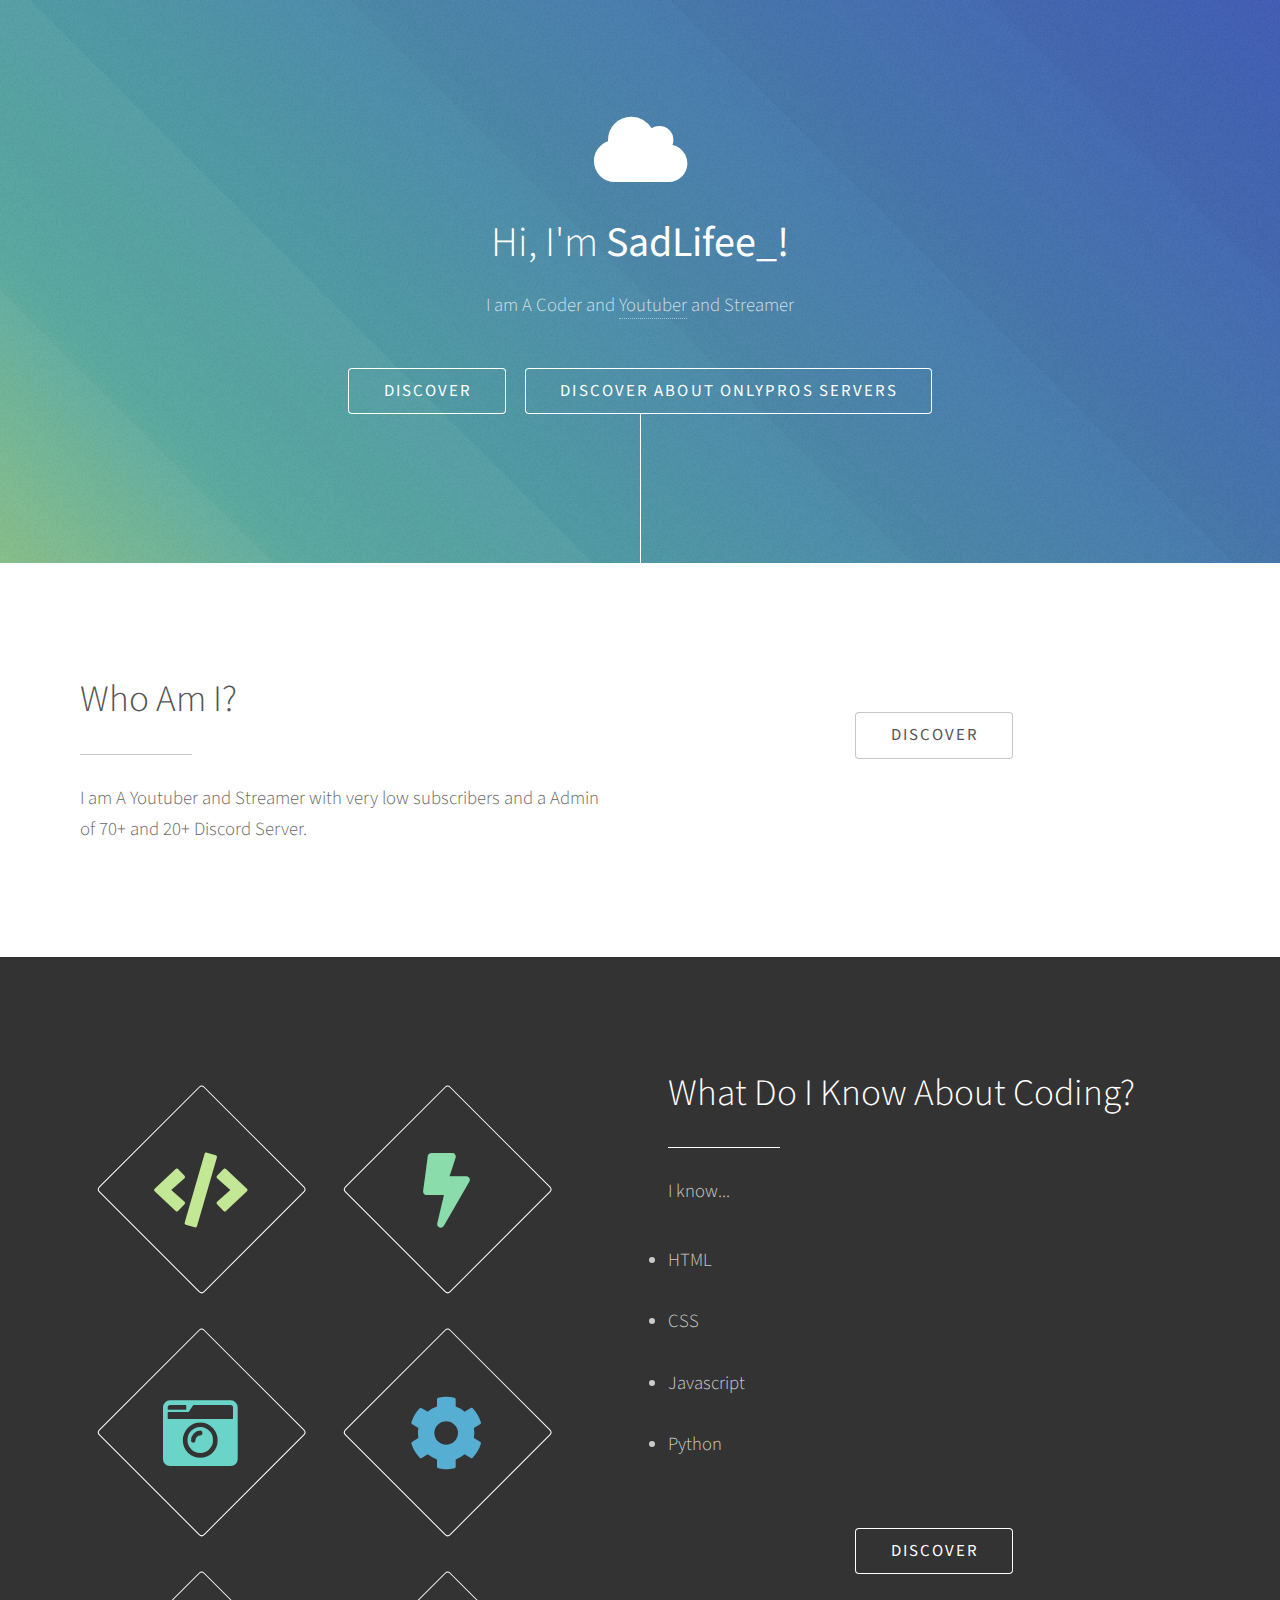
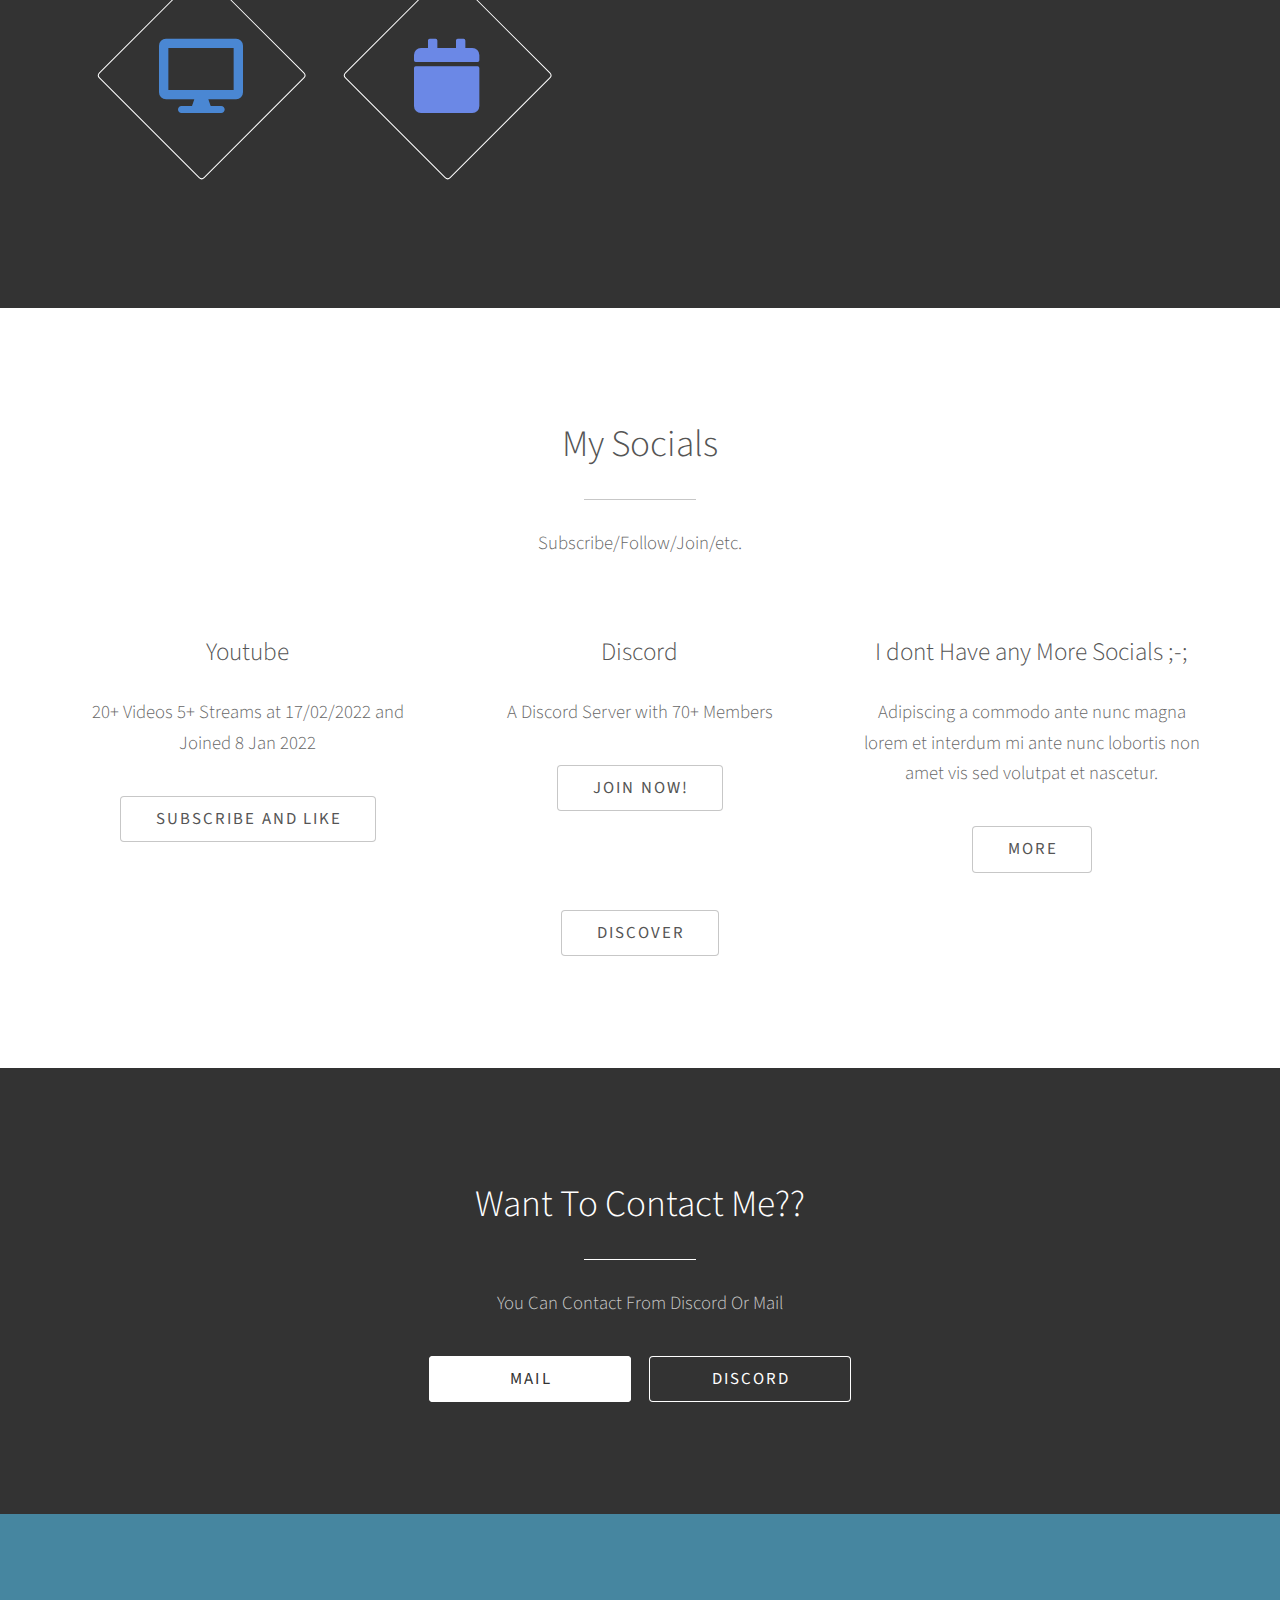
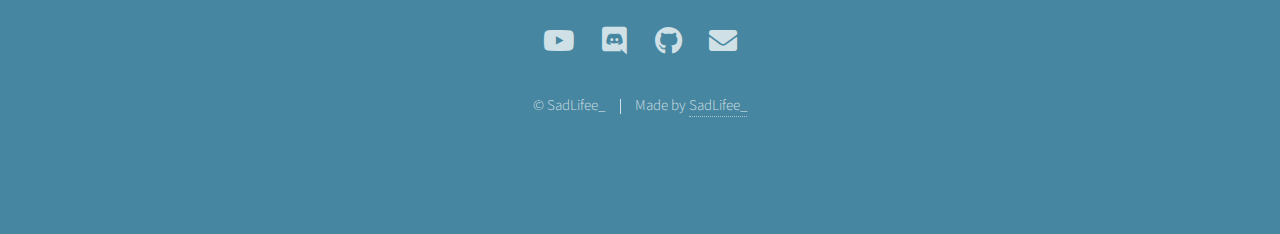
==== index.html @ 209e3c8f "Update index.html" ====
<!DOCTYPE HTML>
<html>
	<head>
		<title>SadLifee Website!</title>
		<meta charset="utf-8" />
		<meta name="viewport" content="width=device-width, initial-scale=1, user-scalable=no" />
		<link rel="stylesheet" href="assets/css/main.css" />
		<noscript><link rel="stylesheet" href="assets/css/noscript.css" /></noscript>
	</head>
	<body class="is-preload">

		<!-- Header -->
			<section id="header">
				<div class="inner">
					<span class="icon solid major fa-cloud"></span>
					<h1>Hi, I'm <strong>SadLifee_!</strong></h1>
					<p>I am A Coder and <a href="https://www.youtube.com/channel/UC4G5Sp6GOggx4oYn66XH55A">Youtuber</a> and Streamer</p>
					<ul class="actions special">
						<li><a href="#one" class="button scrolly">Discover</a></li>
						<li><a href="fun.html" class="button scrolly">Discover About OnlyPros Servers</a></li>
					</ul>
				</div>
			</section>

		<!-- One -->
			<section id="one" class="main style1">
				<div class="container">
					<div class="row gtr-150">
						<div class="col-6 col-12-medium">
							<header class="major">
								<h2>Who Am I?</h2>
							</header>
							<p>I am A Youtuber and Streamer with very low subscribers and a Admin of 70+ and 20+ Discord Server.</p>
						</div>
						<div class="col-6 col-12-medium imp-medium">
							<span class="image fit"><img src="images/pic01.jpg" alt="" /></span>
							<ul class="actions special">
								<li><a href="#two" class="button scrolly">Discover</a></li>
							</ul>
						</div>
					</div>
				</div>
			</section>

		<!-- Two -->
			<section id="two" class="main style2">
				<div class="container">
					<div class="row gtr-150">
						<div class="col-6 col-12-medium">
							<ul class="major-icons">
								<li><span class="icon solid style1 major fa-code"></span></li>
								<li><span class="icon solid style2 major fa-bolt"></span></li>
								<li><span class="icon solid style3 major fa-camera-retro"></span></li>
								<li><span class="icon solid style4 major fa-cog"></span></li>
								<li><span class="icon solid style5 major fa-desktop"></span></li>
								<li><span class="icon solid style6 major fa-calendar"></span></li>
							</ul>
						</div>
						<div class="col-6 col-12-medium">
							<header class="major">
								<h2>What Do I Know About Coding?</h2>
							</header>
							<p>I know...</p>
							<p><li>HTML</li></br><li>CSS</li></br><li>Javascript</li></br><li>Python</li></br></p>
								<ul class="actions special">
								<li><a href="#three" class="button scrolly">Discover</a></li>
							</ul>
						</div>
					</div>
				</div>
			</section>

		<!-- Three -->
			<section id="three" class="main style1 special">
				<div class="container">
					<header class="major">
						<h2>My Socials</h2>
					</header>
					<p>Subscribe/Follow/Join/etc.</p>
					<div class="row gtr-150">
						<div class="col-4 col-12-medium">
							<span class="image fit"><img src="images/pic02.jpg" alt="" /></span>
							<h3>Youtube</h3>
							<p>20+ Videos 5+ Streams at 17/02/2022 and Joined 8 Jan 2022</p>
							<ul class="actions special">
								<li><a href="https://www.youtube.com/channel/UC4G5Sp6GOggx4oYn66XH55A" class="button">Subscribe And Like</a></li>
							</ul>
						</div>
						<div class="col-4 col-12-medium">
							<span class="image fit"><img src="images/pic03.jpg" alt="" /></span>
							<h3>Discord</h3>
							<p>A Discord Server with 70+ Members</p>
							<ul class="actions special">
								<li><a href="http://discord.gg/Syf7sZpvCJ" class="button">Join Now!</a></li>
							</ul>
						</div>
						<div class="col-4 col-12-medium">
							<span class="image fit"><img src="images/pic04.jpg" alt="" /></span>
							<h3>I dont Have any More Socials ;-;</h3>
							<p>Adipiscing a commodo ante nunc magna lorem et interdum mi ante nunc lobortis non amet vis sed volutpat et nascetur.</p>
							<ul class="actions special">
								<li><a href="#" class="button">More</a></li>
							</ul>
						</div>
						<ul class="actions special">
							<li><a href="#four" class="button scrolly">Discover</a></li>
						</ul>
					</div>
				</div>
			</section>

		<!-- Four -->
			<section id="four" class="main style2 special">
				<div class="container">
					<header class="major">
						<h2>Want To Contact Me??</h2>
					</header>
					<p>You Can Contact From Discord Or Mail</p>
					<ul class="actions special">
						<li><a href="tommyxplayz@gmail.com" class="button wide primary">Mail</a></li>
						<li><a href="http://discord.gg/Syf7sZpvCJ" class="button wide">Discord</a></li>
					</ul>
				</div>
			</section>

		<!-- Five -->
		<!--
			<section id="five" class="main style1">
				<div class="container">
					<header class="major special">
						<h2>Elements</h2>
					</header>

					<section>
						<h4>Text</h4>
						<p>This is <b>bold</b> and this is <strong>strong</strong>. This is <i>italic</i> and this is <em>emphasized</em>.
						This is <sup>superscript</sup> text and this is <sub>subscript</sub> text.
						This is <u>underlined</u> and this is code: <code>for (;;) { ... }</code>. Finally, <a href="#">this is a link</a>.</p>
						<hr />
						<header>
							<h4>Heading with a Subtitle</h4>
							<p>Lorem ipsum dolor sit amet nullam id egestas urna aliquam</p>
						</header>
						<p>Nunc lacinia ante nunc ac lobortis. Interdum adipiscing gravida odio porttitor sem non mi integer non faucibus ornare mi ut ante amet placerat aliquet. Volutpat eu sed ante lacinia sapien lorem accumsan varius montes viverra nibh in adipiscing blandit tempus accumsan.</p>
						<header>
							<h5>Heading with a Subtitle</h5>
							<p>Lorem ipsum dolor sit amet nullam id egestas urna aliquam</p>
						</header>
						<p>Nunc lacinia ante nunc ac lobortis. Interdum adipiscing gravida odio porttitor sem non mi integer non faucibus ornare mi ut ante amet placerat aliquet. Volutpat eu sed ante lacinia sapien lorem accumsan varius montes viverra nibh in adipiscing blandit tempus accumsan.</p>
						<hr />
						<h2>Heading Level 2</h2>
						<h3>Heading Level 3</h3>
						<h4>Heading Level 4</h4>
						<h5>Heading Level 5</h5>
						<h6>Heading Level 6</h6>
						<hr />
						<h5>Blockquote</h5>
						<blockquote>Fringilla nisl. Donec accumsan interdum nisi, quis tincidunt felis sagittis eget tempus euismod. Vestibulum ante ipsum primis in faucibus vestibulum. Blandit adipiscing eu felis iaculis volutpat ac adipiscing accumsan faucibus. Vestibulum ante ipsum primis in faucibus lorem ipsum dolor sit amet nullam adipiscing eu felis.</blockquote>
						<h5>Preformatted</h5>
						<pre><code>i = 0;

while (!deck.isInOrder()) {
print 'Iteration ' + i;
deck.shuffle();
i++;
}

print 'It took ' + i + ' iterations to sort the deck.';</code></pre>
					</section>

					<section>
						<h4>Lists</h4>
						<div class="row">
							<div class="col-6 col-12-medium">
								<h5>Unordered</h5>
								<ul>
									<li>Dolor pulvinar etiam.</li>
									<li>Sagittis adipiscing.</li>
									<li>Felis enim feugiat.</li>
								</ul>
								<h5>Alternate</h5>
								<ul class="alt">
									<li>Dolor pulvinar etiam.</li>
									<li>Sagittis adipiscing.</li>
									<li>Felis enim feugiat.</li>
								</ul>
							</div>
							<div class="col-6 col-12-medium">
								<h5>Ordered</h5>
								<ol>
									<li>Dolor pulvinar etiam.</li>
									<li>Etiam vel felis viverra.</li>
									<li>Felis enim feugiat.</li>
									<li>Dolor pulvinar etiam.</li>
									<li>Etiam vel felis lorem.</li>
									<li>Felis enim et feugiat.</li>
								</ol>
								<h5>Icons</h5>
								<ul class="icons">
									<li><a href="#" class="icon brands fa-twitter"><span class="label">Twitter</span></a></li>
									<li><a href="#" class="icon brands fa-facebook-f"><span class="label">Facebook</span></a></li>
									<li><a href="#" class="icon brands fa-instagram"><span class="label">Instagram</span></a></li>
									<li><a href="#" class="icon brands fa-github"><span class="label">Github</span></a></li>
								</ul>
							</div>
						</div>
						<h5>Actions</h5>
						<div class="row">
							<div class="col-6 col-12-medium">
								<ul class="actions">
									<li><a href="#" class="button primary">Default</a></li>
									<li><a href="#" class="button">Default</a></li>
								</ul>
								<ul class="actions small">
									<li><a href="#" class="button primary small">Small</a></li>
									<li><a href="#" class="button small">Small</a></li>
								</ul>
								<ul class="actions stacked">
									<li><a href="#" class="button primary">Default</a></li>
									<li><a href="#" class="button">Default</a></li>
								</ul>
								<ul class="actions stacked">
									<li><a href="#" class="button primary small">Small</a></li>
									<li><a href="#" class="button small">Small</a></li>
								</ul>
							</div>
							<div class="col-6 col-12-medium">
								<ul class="actions stacked">
									<li><a href="#" class="button primary fit">Default</a></li>
									<li><a href="#" class="button fit">Default</a></li>
								</ul>
								<ul class="actions stacked">
									<li><a href="#" class="button primary small fit">Small</a></li>
									<li><a href="#" class="button small fit">Small</a></li>
								</ul>
							</div>
						</div>
					</section>

					<section>
						<h4>Table</h4>
						<h5>Default</h5>
						<div class="table-wrapper">
							<table>
								<thead>
									<tr>
										<th>Name</th>
										<th>Description</th>
										<th>Price</th>
									</tr>
								</thead>
								<tbody>
									<tr>
										<td>Item One</td>
										<td>Ante turpis integer aliquet porttitor.</td>
										<td>29.99</td>
									</tr>
									<tr>
										<td>Item Two</td>
										<td>Vis ac commodo adipiscing arcu aliquet.</td>
										<td>19.99</td>
									</tr>
									<tr>
										<td>Item Three</td>
										<td> Morbi faucibus arcu accumsan lorem.</td>
										<td>29.99</td>
									</tr>
									<tr>
										<td>Item Four</td>
										<td>Vitae integer tempus condimentum.</td>
										<td>19.99</td>
									</tr>
									<tr>
										<td>Item Five</td>
										<td>Ante turpis integer aliquet porttitor.</td>
										<td>29.99</td>
									</tr>
								</tbody>
								<tfoot>
									<tr>
										<td colspan="2"></td>
										<td>100.00</td>
									</tr>
								</tfoot>
							</table>
						</div>

						<h5>Alternate</h5>
						<div class="table-wrapper">
							<table class="alt">
								<thead>
									<tr>
										<th>Name</th>
										<th>Description</th>
										<th>Price</th>
									</tr>
								</thead>
								<tbody>
									<tr>
										<td>Item One</td>
										<td>Ante turpis integer aliquet porttitor.</td>
										<td>29.99</td>
									</tr>
									<tr>
										<td>Item Two</td>
										<td>Vis ac commodo adipiscing arcu aliquet.</td>
										<td>19.99</td>
									</tr>
									<tr>
										<td>Item Three</td>
										<td> Morbi faucibus arcu accumsan lorem.</td>
										<td>29.99</td>
									</tr>
									<tr>
										<td>Item Four</td>
										<td>Vitae integer tempus condimentum.</td>
										<td>19.99</td>
									</tr>
									<tr>
										<td>Item Five</td>
										<td>Ante turpis integer aliquet porttitor.</td>
										<td>29.99</td>
									</tr>
								</tbody>
								<tfoot>
									<tr>
										<td colspan="2"></td>
										<td>100.00</td>
									</tr>
								</tfoot>
							</table>
						</div>
					</section>

					<section>
						<h4>Buttons</h4>
						<ul class="actions">
							<li><a href="#" class="button primary">Primary</a></li>
							<li><a href="#" class="button">Default</a></li>
						</ul>
						<ul class="actions">
							<li><a href="#" class="button large">Large</a></li>
							<li><a href="#" class="button">Default</a></li>
							<li><a href="#" class="button small">Small</a></li>
						</ul>
						<ul class="actions fit">
							<li><a href="#" class="button fit">Fit</a></li>
							<li><a href="#" class="button primary fit">Fit</a></li>
							<li><a href="#" class="button fit">Fit</a></li>
						</ul>
						<ul class="actions fit small">
							<li><a href="#" class="button primary fit small">Fit + Small</a></li>
							<li><a href="#" class="button fit small">Fit + Small</a></li>
							<li><a href="#" class="button primary fit small">Fit + Small</a></li>
						</ul>
						<ul class="actions">
							<li><a href="#" class="button primary icon solid fa-download">Icon</a></li>
							<li><a href="#" class="button icon solid fa-download">Icon</a></li>
						</ul>
						<ul class="actions">
							<li><span class="button primary disabled">Disabled</span></li>
							<li><span class="button disabled">Disabled</span></li>
						</ul>
					</section>

					<section>
						<h4>Form</h4>
						<form method="post" action="#">
							<div class="row gtr-uniform gtr-50">
								<div class="col-6 col-12-xsmall">
									<input type="text" name="demo-name" id="demo-name" value="" placeholder="Name" />
								</div>
								<div class="col-6 col-12-xsmall">
									<input type="email" name="demo-email" id="demo-email" value="" placeholder="Email" />
								</div>
								<div class="col-12">
									<select name="demo-category" id="demo-category">
										<option value="">- Category -</option>
										<option value="1">Manufacturing</option>
										<option value="1">Shipping</option>
										<option value="1">Administration</option>
										<option value="1">Human Resources</option>
									</select>
								</div>
								<div class="col-4 col-12-small">
									<input type="radio" id="demo-priority-low" name="demo-priority" checked>
									<label for="demo-priority-low">Low</label>
								</div>
								<div class="col-4 col-12-small">
									<input type="radio" id="demo-priority-normal" name="demo-priority">
									<label for="demo-priority-normal">Normal</label>
								</div>
								<div class="col-4 col-12-small">
									<input type="radio" id="demo-priority-high" name="demo-priority">
									<label for="demo-priority-high">High</label>
								</div>
								<div class="col-6 col-12-small">
									<input type="checkbox" id="demo-copy" name="demo-copy">
									<label for="demo-copy">Email me a copy</label>
								</div>
								<div class="col-6 col-12-small">
									<input type="checkbox" id="demo-human" name="demo-human" checked>
									<label for="demo-human">Not a robot</label>
								</div>
								<div class="col-12">
									<textarea name="demo-message" id="demo-message" placeholder="Enter your message" rows="6"></textarea>
								</div>
								<div class="col-12">
									<ul class="actions">
										<li><input type="submit" value="Send Message" class="primary" /></li>
										<li><input type="reset" value="Reset" /></li>
									</ul>
								</div>
							</div>
						</form>
					</section>

					<section>
						<h4>Image</h4>
						<h5>Fit</h5>
						<div class="box alt">
							<div class="row gtr-uniform gtr-50">
								<div class="col-12"><span class="image fit"><img src="images/pic06.jpg" alt="" /></span></div>
								<div class="col-4"><span class="image fit"><img src="images/pic02.jpg" alt="" /></span></div>
								<div class="col-4"><span class="image fit"><img src="images/pic03.jpg" alt="" /></span></div>
								<div class="col-4"><span class="image fit"><img src="images/pic04.jpg" alt="" /></span></div>
								<div class="col-4"><span class="image fit"><img src="images/pic03.jpg" alt="" /></span></div>
								<div class="col-4"><span class="image fit"><img src="images/pic04.jpg" alt="" /></span></div>
								<div class="col-4"><span class="image fit"><img src="images/pic02.jpg" alt="" /></span></div>
								<div class="col-4"><span class="image fit"><img src="images/pic04.jpg" alt="" /></span></div>
								<div class="col-4"><span class="image fit"><img src="images/pic02.jpg" alt="" /></span></div>
								<div class="col-4"><span class="image fit"><img src="images/pic03.jpg" alt="" /></span></div>
							</div>
						</div>
						<h5>Left &amp; Right</h5>
						<p><span class="image left"><img src="images/pic05.jpg" alt="" /></span>Fringilla nisl. Donec accumsan interdum nisi, quis tincidunt felis sagittis eget. tempus euismod. Vestibulum ante ipsum primis in faucibus vestibulum. Blandit adipiscing eu felis iaculis volutpat ac adipiscing accumsan eu faucibus. Integer ac pellentesque praesent tincidunt felis sagittis eget. tempus euismod. Vestibulum ante ipsum primis in faucibus vestibulum. Blandit adipiscing eu felis iaculis volutpat ac adipiscing accumsan eu faucibus. Integer ac pellentesque praesent. Donec accumsan interdum nisi, quis tincidunt felis sagittis eget. tempus euismod. Vestibulum ante ipsum primis in faucibus vestibulum. Blandit adipiscing eu felis iaculis volutpat ac adipiscing accumsan eu faucibus. Integer ac pellentesque praesent tincidunt felis sagittis eget. tempus euismod. Vestibulum ante ipsum primis in faucibus vestibulum. Blandit adipiscing eu felis iaculis volutpat ac adipiscing accumsan eu faucibus. Integer ac pellentesque praesent. Blandit adipiscing eu felis iaculis volutpat ac adipiscing accumsan eu faucibus. Integer ac pellentesque praesent tincidunt felis sagittis eget. tempus euismod. Vestibulum ante ipsum primis in faucibus vestibulum. Blandit adipiscing eu felis iaculis volutpat ac adipiscing accumsan eu faucibus. Integer ac pellentesque praesent.</p>
						<p><span class="image right"><img src="images/pic05.jpg" alt="" /></span>Fringilla nisl. Donec accumsan interdum nisi, quis tincidunt felis sagittis eget. tempus euismod. Vestibulum ante ipsum primis in faucibus vestibulum. Blandit adipiscing eu felis iaculis volutpat ac adipiscing accumsan eu faucibus. Integer ac pellentesque praesent tincidunt felis sagittis eget. tempus euismod. Vestibulum ante ipsum primis in faucibus vestibulum. Blandit adipiscing eu felis iaculis volutpat ac adipiscing accumsan eu faucibus. Integer ac pellentesque praesent. Donec accumsan interdum nisi, quis tincidunt felis sagittis eget. tempus euismod. Vestibulum ante ipsum primis in faucibus vestibulum. Blandit adipiscing eu felis iaculis volutpat ac adipiscing accumsan eu faucibus. Integer ac pellentesque praesent tincidunt felis sagittis eget. tempus euismod. Vestibulum ante ipsum primis in faucibus vestibulum. Blandit adipiscing eu felis iaculis volutpat ac adipiscing accumsan eu faucibus. Integer ac pellentesque praesent. Blandit adipiscing eu felis iaculis volutpat ac adipiscing accumsan eu faucibus. Integer ac pellentesque praesent tincidunt felis sagittis eget. tempus euismod. Vestibulum ante ipsum primis in faucibus vestibulum. Blandit adipiscing eu felis iaculis volutpat ac adipiscing accumsan eu faucibus. Integer ac pellentesque praesent.</p>
					</section>

				</div>
			</section>
		-->

		<!-- Footer -->
			<section id="footer">
				<ul class="icons">
					<li><a href="https://www.youtube.com/channel/UC4G5Sp6GOggx4oYn66XH55A" class="icon brands alt fa-youtube"><span class="label">Youtube</span></a></li>
					<li><a href="http://dsc.gg/onlypros" class="icon brands alt fa-discord"><span class="label">Discord</span></a></li>
					<li><a href="https://github.com/SdLife/" class="icon brands alt fa-github"><span class="label">GitHub</span></a></li>
					<li><a href="tommyxplayz@gmail.com" class="icon solid alt fa-envelope"><span class="label">Email</span></a></li>
				</ul>
				<ul class="copyright">
					<li>&copy; SadLifee_</li><li>Made by <a href="https://www.youtube.com/channel/UC4G5Sp6GOggx4oYn66XH55A">SadLifee_</a></li>
				</ul>
			</section>

		<!-- Scripts -->
			<script src="assets/js/jquery.min.js"></script>
			<script src="assets/js/jquery.scrolly.min.js"></script>
			<script src="assets/js/browser.min.js"></script>
			<script src="assets/js/breakpoints.min.js"></script>
			<script src="assets/js/util.js"></script>
			<script src="assets/js/main.js"></script>

	</body>
</html>
---- assets/css/main.css ----
@import url("fontawesome-all.min.css");
@import url("https://fonts.googleapis.com/css?family=Source+Sans+Pro:300,300italic,400,400italic");

/*
	Photon by HTML5 UP
	html5up.net | @ajlkn
	Free for personal and commercial use under the CCA 3.0 license (html5up.net/license)
*/

html, body, div, span, applet, object,
iframe, h1, h2, h3, h4, h5, h6, p, blockquote,
pre, a, abbr, acronym, address, big, cite,
code, del, dfn, em, img, ins, kbd, q, s, samp,
small, strike, strong, sub, sup, tt, var, b,
u, i, center, dl, dt, dd, ol, ul, li, fieldset,
form, label, legend, table, caption, tbody,
tfoot, thead, tr, th, td, article, aside,
canvas, details, embed, figure, figcaption,
footer, header, hgroup, menu, nav, output, ruby,
section, summary, time, mark, audio, video {
	margin: 0;
	padding: 0;
	border: 0;
	font-size: 100%;
	font: inherit;
	vertical-align: baseline;}

article, aside, details, figcaption, figure,
footer, header, hgroup, menu, nav, section {
	display: block;}

body {
	line-height: 1;
}

ol, ul {
	list-style: none;
}

blockquote, q {
	quotes: none;
}

	blockquote:before, blockquote:after, q:before, q:after {
		content: '';
		content: none;
	}

table {
	border-collapse: collapse;
	border-spacing: 0;
}

body {
	-webkit-text-size-adjust: none;
}

mark {
	background-color: transparent;
	color: inherit;
}

input::-moz-focus-inner {
	border: 0;
	padding: 0;
}

input, select, textarea {
	-moz-appearance: none;
	-webkit-appearance: none;
	-ms-appearance: none;
	appearance: none;
}

/* Basic */

	html {
		box-sizing: border-box;
	}

	*, *:before, *:after {
		box-sizing: inherit;
	}

	body {
		background: #fff;
	}

		body.is-preload *, body.is-preload *:before, body.is-preload *:after {
			-moz-animation: none !important;
			-webkit-animation: none !important;
			-ms-animation: none !important;
			animation: none !important;
			-moz-transition: none !important;
			-webkit-transition: none !important;
			-ms-transition: none !important;
			transition: none !important;
		}

	body, input, select, textarea {
		color: #666;
		font-family: "Source Sans Pro", Helvetica, sans-serif;
		font-size: 16pt;
		font-weight: 300;
		line-height: 1.65em;
	}

	a {
		-moz-transition: color 0.2s ease-in-out, border-color 0.2s ease-in-out;
		-webkit-transition: color 0.2s ease-in-out, border-color 0.2s ease-in-out;
		-ms-transition: color 0.2s ease-in-out, border-color 0.2s ease-in-out;
		transition: color 0.2s ease-in-out, border-color 0.2s ease-in-out;
		border-bottom: dotted 1px #666;
		color: inherit;
		text-decoration: none;
	}

		a:hover {
			border-bottom-color: transparent !important;
			color: #6bd4c8;
		}

	strong, b {
		color: #555;
		font-weight: 400;
	}

	em, i {
		font-style: italic;
	}

	p {
		margin: 0 0 2em 0;
	}

	h1, h2, h3, h4, h5, h6 {
		color: #555;
		line-height: 1em;
		margin: 0 0 1em 0;
	}

		h1 a, h2 a, h3 a, h4 a, h5 a, h6 a {
			color: inherit;
			text-decoration: none;
		}

	h1 {
		font-size: 2.25em;
		line-height: 1.35em;
	}

	h2 {
		font-size: 2em;
		line-height: 1.35em;
	}

	h3 {
		font-size: 1.35em;
		line-height: 1.5em;
	}

	h4 {
		font-size: 1.25em;
		line-height: 1.5em;
	}

	h5 {
		font-size: 0.9em;
		line-height: 1.5em;
	}

	h6 {
		font-size: 0.7em;
		line-height: 1.5em;
	}

	sub {
		font-size: 0.8em;
		position: relative;
		top: 0.5em;
	}

	sup {
		font-size: 0.8em;
		position: relative;
		top: -0.5em;
	}

	hr {
		border: 0;
		border-bottom: solid 1px rgba(144, 144, 144, 0.5);
		margin: 2em 0;
	}

		hr.major {
			margin: 3em 0;
		}

	blockquote {
		border-left: solid 4px rgba(144, 144, 144, 0.5);
		font-style: italic;
		margin: 0 0 2em 0;
		padding: 0.5em 0 0.5em 2em;
	}

	code {
		background: rgba(144, 144, 144, 0.075);
		border-radius: 4px;
		border: solid 1px rgba(144, 144, 144, 0.5);
		font-family: "Courier New", monospace;
		font-size: 0.9em;
		margin: 0 0.25em;
		padding: 0.25em 0.65em;
	}

	pre {
		-webkit-overflow-scrolling: touch;
		font-family: "Courier New", monospace;
		font-size: 0.9em;
		margin: 0 0 2em 0;
	}

		pre code {
			display: block;
			line-height: 1.75em;
			padding: 1em 1.5em;
			overflow-x: auto;
		}

	.align-left {
		text-align: left;
	}

	.align-center {
		text-align: center;
	}

	.align-right {
		text-align: right;
	}

/* Container */

	.container {
		margin: 0 auto;
		max-width: calc(100% - 4em);
		width: 60em;
	}

		.container.xsmall {
			width: 15em;
		}

		.container.small {
			width: 30em;
		}

		.container.medium {
			width: 45em;
		}

		.container.large {
			width: 75em;
		}

		.container.xlarge {
			width: 90em;
		}

		.container.max {
			width: 100%;
		}

		@media screen and (max-width: 980px) {

			.container {
				max-width: 100% !important;
				width: 100% !important;
			}

		}

		@media screen and (max-width: 480px) {

			.container {
				max-width: calc(100% - 3em);
			}

		}

/* Row */

	.row {
		display: flex;
		flex-wrap: wrap;
		box-sizing: border-box;
		align-items: stretch;
	}

		.row > * {
			box-sizing: border-box;
		}

		.row.gtr-uniform > * > :last-child {
			margin-bottom: 0;
		}

		.row.aln-left {
			justify-content: flex-start;
		}

		.row.aln-center {
			justify-content: center;
		}

		.row.aln-right {
			justify-content: flex-end;
		}

		.row.aln-top {
			align-items: flex-start;
		}

		.row.aln-middle {
			align-items: center;
		}

		.row.aln-bottom {
			align-items: flex-end;
		}

		.row > .imp {
			order: -1;
		}

		.row > .col-1 {
			width: 8.33333%;
		}

		.row > .off-1 {
			margin-left: 8.33333%;
		}

		.row > .col-2 {
			width: 16.66667%;
		}

		.row > .off-2 {
			margin-left: 16.66667%;
		}

		.row > .col-3 {
			width: 25%;
		}

		.row > .off-3 {
			margin-left: 25%;
		}

		.row > .col-4 {
			width: 33.33333%;
		}

		.row > .off-4 {
			margin-left: 33.33333%;
		}

		.row > .col-5 {
			width: 41.66667%;
		}

		.row > .off-5 {
			margin-left: 41.66667%;
		}

		.row > .col-6 {
			width: 50%;
		}

		.row > .off-6 {
			margin-left: 50%;
		}

		.row > .col-7 {
			width: 58.33333%;
		}

		.row > .off-7 {
			margin-left: 58.33333%;
		}

		.row > .col-8 {
			width: 66.66667%;
		}

		.row > .off-8 {
			margin-left: 66.66667%;
		}

		.row > .col-9 {
			width: 75%;
		}

		.row > .off-9 {
			margin-left: 75%;
		}

		.row > .col-10 {
			width: 83.33333%;
		}

		.row > .off-10 {
			margin-left: 83.33333%;
		}

		.row > .col-11 {
			width: 91.66667%;
		}

		.row > .off-11 {
			margin-left: 91.66667%;
		}

		.row > .col-12 {
			width: 100%;
		}

		.row > .off-12 {
			margin-left: 100%;
		}

		.row.gtr-0 {
			margin-top: 0;
			margin-left: 0em;
		}

			.row.gtr-0 > * {
				padding: 0 0 0 0em;
			}

			.row.gtr-0.gtr-uniform {
				margin-top: 0em;
			}

				.row.gtr-0.gtr-uniform > * {
					padding-top: 0em;
				}

		.row.gtr-25 {
			margin-top: 0;
			margin-left: -0.5em;
		}

			.row.gtr-25 > * {
				padding: 0 0 0 0.5em;
			}

			.row.gtr-25.gtr-uniform {
				margin-top: -0.5em;
			}

				.row.gtr-25.gtr-uniform > * {
					padding-top: 0.5em;
				}

		.row.gtr-50 {
			margin-top: 0;
			margin-left: -1em;
		}

			.row.gtr-50 > * {
				padding: 0 0 0 1em;
			}

			.row.gtr-50.gtr-uniform {
				margin-top: -1em;
			}

				.row.gtr-50.gtr-uniform > * {
					padding-top: 1em;
				}

		.row {
			margin-top: 0;
			margin-left: -2em;
		}

			.row > * {
				padding: 0 0 0 2em;
			}

			.row.gtr-uniform {
				margin-top: -2em;
			}

				.row.gtr-uniform > * {
					padding-top: 2em;
				}

		.row.gtr-150 {
			margin-top: 0;
			margin-left: -3em;
		}

			.row.gtr-150 > * {
				padding: 0 0 0 3em;
			}

			.row.gtr-150.gtr-uniform {
				margin-top: -3em;
			}

				.row.gtr-150.gtr-uniform > * {
					padding-top: 3em;
				}

		.row.gtr-200 {
			margin-top: 0;
			margin-left: -4em;
		}

			.row.gtr-200 > * {
				padding: 0 0 0 4em;
			}

			.row.gtr-200.gtr-uniform {
				margin-top: -4em;
			}

				.row.gtr-200.gtr-uniform > * {
					padding-top: 4em;
				}

		@media screen and (max-width: 1680px) {

			.row {
				display: flex;
				flex-wrap: wrap;
				box-sizing: border-box;
				align-items: stretch;
			}

				.row > * {
					box-sizing: border-box;
				}

				.row.gtr-uniform > * > :last-child {
					margin-bottom: 0;
				}

				.row.aln-left {
					justify-content: flex-start;
				}

				.row.aln-center {
					justify-content: center;
				}

				.row.aln-right {
					justify-content: flex-end;
				}

				.row.aln-top {
					align-items: flex-start;
				}

				.row.aln-middle {
					align-items: center;
				}

				.row.aln-bottom {
					align-items: flex-end;
				}

				.row > .imp-xlarge {
					order: -1;
				}

				.row > .col-1-xlarge {
					width: 8.33333%;
				}

				.row > .off-1-xlarge {
					margin-left: 8.33333%;
				}

				.row > .col-2-xlarge {
					width: 16.66667%;
				}

				.row > .off-2-xlarge {
					margin-left: 16.66667%;
				}

				.row > .col-3-xlarge {
					width: 25%;
				}

				.row > .off-3-xlarge {
					margin-left: 25%;
				}

				.row > .col-4-xlarge {
					width: 33.33333%;
				}

				.row > .off-4-xlarge {
					margin-left: 33.33333%;
				}

				.row > .col-5-xlarge {
					width: 41.66667%;
				}

				.row > .off-5-xlarge {
					margin-left: 41.66667%;
				}

				.row > .col-6-xlarge {
					width: 50%;
				}

				.row > .off-6-xlarge {
					margin-left: 50%;
				}

				.row > .col-7-xlarge {
					width: 58.33333%;
				}

				.row > .off-7-xlarge {
					margin-left: 58.33333%;
				}

				.row > .col-8-xlarge {
					width: 66.66667%;
				}

				.row > .off-8-xlarge {
					margin-left: 66.66667%;
				}

				.row > .col-9-xlarge {
					width: 75%;
				}

				.row > .off-9-xlarge {
					margin-left: 75%;
				}

				.row > .col-10-xlarge {
					width: 83.33333%;
				}

				.row > .off-10-xlarge {
					margin-left: 83.33333%;
				}

				.row > .col-11-xlarge {
					width: 91.66667%;
				}

				.row > .off-11-xlarge {
					margin-left: 91.66667%;
				}

				.row > .col-12-xlarge {
					width: 100%;
				}

				.row > .off-12-xlarge {
					margin-left: 100%;
				}

				.row.gtr-0 {
					margin-top: 0;
					margin-left: 0em;
				}

					.row.gtr-0 > * {
						padding: 0 0 0 0em;
					}

					.row.gtr-0.gtr-uniform {
						margin-top: 0em;
					}

						.row.gtr-0.gtr-uniform > * {
							padding-top: 0em;
						}

				.row.gtr-25 {
					margin-top: 0;
					margin-left: -0.5em;
				}

					.row.gtr-25 > * {
						padding: 0 0 0 0.5em;
					}

					.row.gtr-25.gtr-uniform {
						margin-top: -0.5em;
					}

						.row.gtr-25.gtr-uniform > * {
							padding-top: 0.5em;
						}

				.row.gtr-50 {
					margin-top: 0;
					margin-left: -1em;
				}

					.row.gtr-50 > * {
						padding: 0 0 0 1em;
					}

					.row.gtr-50.gtr-uniform {
						margin-top: -1em;
					}

						.row.gtr-50.gtr-uniform > * {
							padding-top: 1em;
						}

				.row {
					margin-top: 0;
					margin-left: -2em;
				}

					.row > * {
						padding: 0 0 0 2em;
					}

					.row.gtr-uniform {
						margin-top: -2em;
					}

						.row.gtr-uniform > * {
							padding-top: 2em;
						}

				.row.gtr-150 {
					margin-top: 0;
					margin-left: -3em;
				}

					.row.gtr-150 > * {
						padding: 0 0 0 3em;
					}

					.row.gtr-150.gtr-uniform {
						margin-top: -3em;
					}

						.row.gtr-150.gtr-uniform > * {
							padding-top: 3em;
						}

				.row.gtr-200 {
					margin-top: 0;
					margin-left: -4em;
				}

					.row.gtr-200 > * {
						padding: 0 0 0 4em;
					}

					.row.gtr-200.gtr-uniform {
						margin-top: -4em;
					}

						.row.gtr-200.gtr-uniform > * {
							padding-top: 4em;
						}

		}

		@media screen and (max-width: 1140px) {

			.row {
				display: flex;
				flex-wrap: wrap;
				box-sizing: border-box;
				align-items: stretch;
			}

				.row > * {
					box-sizing: border-box;
				}

				.row.gtr-uniform > * > :last-child {
					margin-bottom: 0;
				}

				.row.aln-left {
					justify-content: flex-start;
				}

				.row.aln-center {
					justify-content: center;
				}

				.row.aln-right {
					justify-content: flex-end;
				}

				.row.aln-top {
					align-items: flex-start;
				}

				.row.aln-middle {
					align-items: center;
				}

				.row.aln-bottom {
					align-items: flex-end;
				}

				.row > .imp-large {
					order: -1;
				}

				.row > .col-1-large {
					width: 8.33333%;
				}

				.row > .off-1-large {
					margin-left: 8.33333%;
				}

				.row > .col-2-large {
					width: 16.66667%;
				}

				.row > .off-2-large {
					margin-left: 16.66667%;
				}

				.row > .col-3-large {
					width: 25%;
				}

				.row > .off-3-large {
					margin-left: 25%;
				}

				.row > .col-4-large {
					width: 33.33333%;
				}

				.row > .off-4-large {
					margin-left: 33.33333%;
				}

				.row > .col-5-large {
					width: 41.66667%;
				}

				.row > .off-5-large {
					margin-left: 41.66667%;
				}

				.row > .col-6-large {
					width: 50%;
				}

				.row > .off-6-large {
					margin-left: 50%;
				}

				.row > .col-7-large {
					width: 58.33333%;
				}

				.row > .off-7-large {
					margin-left: 58.33333%;
				}

				.row > .col-8-large {
					width: 66.66667%;
				}

				.row > .off-8-large {
					margin-left: 66.66667%;
				}

				.row > .col-9-large {
					width: 75%;
				}

				.row > .off-9-large {
					margin-left: 75%;
				}

				.row > .col-10-large {
					width: 83.33333%;
				}

				.row > .off-10-large {
					margin-left: 83.33333%;
				}

				.row > .col-11-large {
					width: 91.66667%;
				}

				.row > .off-11-large {
					margin-left: 91.66667%;
				}

				.row > .col-12-large {
					width: 100%;
				}

				.row > .off-12-large {
					margin-left: 100%;
				}

				.row.gtr-0 {
					margin-top: 0;
					margin-left: 0em;
				}

					.row.gtr-0 > * {
						padding: 0 0 0 0em;
					}

					.row.gtr-0.gtr-uniform {
						margin-top: 0em;
					}

						.row.gtr-0.gtr-uniform > * {
							padding-top: 0em;
						}

				.row.gtr-25 {
					margin-top: 0;
					margin-left: -0.5em;
				}

					.row.gtr-25 > * {
						padding: 0 0 0 0.5em;
					}

					.row.gtr-25.gtr-uniform {
						margin-top: -0.5em;
					}

						.row.gtr-25.gtr-uniform > * {
							padding-top: 0.5em;
						}

				.row.gtr-50 {
					margin-top: 0;
					margin-left: -1em;
				}

					.row.gtr-50 > * {
						padding: 0 0 0 1em;
					}

					.row.gtr-50.gtr-uniform {
						margin-top: -1em;
					}

						.row.gtr-50.gtr-uniform > * {
							padding-top: 1em;
						}

				.row {
					margin-top: 0;
					margin-left: -2em;
				}

					.row > * {
						padding: 0 0 0 2em;
					}

					.row.gtr-uniform {
						margin-top: -2em;
					}

						.row.gtr-uniform > * {
							padding-top: 2em;
						}

				.row.gtr-150 {
					margin-top: 0;
					margin-left: -3em;
				}

					.row.gtr-150 > * {
						padding: 0 0 0 3em;
					}

					.row.gtr-150.gtr-uniform {
						margin-top: -3em;
					}

						.row.gtr-150.gtr-uniform > * {
							padding-top: 3em;
						}

				.row.gtr-200 {
					margin-top: 0;
					margin-left: -4em;
				}

					.row.gtr-200 > * {
						padding: 0 0 0 4em;
					}

					.row.gtr-200.gtr-uniform {
						margin-top: -4em;
					}

						.row.gtr-200.gtr-uniform > * {
							padding-top: 4em;
						}

		}

		@media screen and (max-width: 980px) {

			.row {
				display: flex;
				flex-wrap: wrap;
				box-sizing: border-box;
				align-items: stretch;
			}

				.row > * {
					box-sizing: border-box;
				}

				.row.gtr-uniform > * > :last-child {
					margin-bottom: 0;
				}

				.row.aln-left {
					justify-content: flex-start;
				}

				.row.aln-center {
					justify-content: center;
				}

				.row.aln-right {
					justify-content: flex-end;
				}

				.row.aln-top {
					align-items: flex-start;
				}

				.row.aln-middle {
					align-items: center;
				}

				.row.aln-bottom {
					align-items: flex-end;
				}

				.row > .imp-medium {
					order: -1;
				}

				.row > .col-1-medium {
					width: 8.33333%;
				}

				.row > .off-1-medium {
					margin-left: 8.33333%;
				}

				.row > .col-2-medium {
					width: 16.66667%;
				}

				.row > .off-2-medium {
					margin-left: 16.66667%;
				}

				.row > .col-3-medium {
					width: 25%;
				}

				.row > .off-3-medium {
					margin-left: 25%;
				}

				.row > .col-4-medium {
					width: 33.33333%;
				}

				.row > .off-4-medium {
					margin-left: 33.33333%;
				}

				.row > .col-5-medium {
					width: 41.66667%;
				}

				.row > .off-5-medium {
					margin-left: 41.66667%;
				}

				.row > .col-6-medium {
					width: 50%;
				}

				.row > .off-6-medium {
					margin-left: 50%;
				}

				.row > .col-7-medium {
					width: 58.33333%;
				}

				.row > .off-7-medium {
					margin-left: 58.33333%;
				}

				.row > .col-8-medium {
					width: 66.66667%;
				}

				.row > .off-8-medium {
					margin-left: 66.66667%;
				}

				.row > .col-9-medium {
					width: 75%;
				}

				.row > .off-9-medium {
					margin-left: 75%;
				}

				.row > .col-10-medium {
					width: 83.33333%;
				}

				.row > .off-10-medium {
					margin-left: 83.33333%;
				}

				.row > .col-11-medium {
					width: 91.66667%;
				}

				.row > .off-11-medium {
					margin-left: 91.66667%;
				}

				.row > .col-12-medium {
					width: 100%;
				}

				.row > .off-12-medium {
					margin-left: 100%;
				}

				.row.gtr-0 {
					margin-top: 0;
					margin-left: 0em;
				}

					.row.gtr-0 > * {
						padding: 0 0 0 0em;
					}

					.row.gtr-0.gtr-uniform {
						margin-top: 0em;
					}

						.row.gtr-0.gtr-uniform > * {
							padding-top: 0em;
						}

				.row.gtr-25 {
					margin-top: 0;
					margin-left: -0.5em;
				}

					.row.gtr-25 > * {
						padding: 0 0 0 0.5em;
					}

					.row.gtr-25.gtr-uniform {
						margin-top: -0.5em;
					}

						.row.gtr-25.gtr-uniform > * {
							padding-top: 0.5em;
						}

				.row.gtr-50 {
					margin-top: 0;
					margin-left: -1em;
				}

					.row.gtr-50 > * {
						padding: 0 0 0 1em;
					}

					.row.gtr-50.gtr-uniform {
						margin-top: -1em;
					}

						.row.gtr-50.gtr-uniform > * {
							padding-top: 1em;
						}

				.row {
					margin-top: 0;
					margin-left: -2em;
				}

					.row > * {
						padding: 0 0 0 2em;
					}

					.row.gtr-uniform {
						margin-top: -2em;
					}

						.row.gtr-uniform > * {
							padding-top: 2em;
						}

				.row.gtr-150 {
					margin-top: 0;
					margin-left: -3em;
				}

					.row.gtr-150 > * {
						padding: 0 0 0 3em;
					}

					.row.gtr-150.gtr-uniform {
						margin-top: -3em;
					}

						.row.gtr-150.gtr-uniform > * {
							padding-top: 3em;
						}

				.row.gtr-200 {
					margin-top: 0;
					margin-left: -4em;
				}

					.row.gtr-200 > * {
						padding: 0 0 0 4em;
					}

					.row.gtr-200.gtr-uniform {
						margin-top: -4em;
					}

						.row.gtr-200.gtr-uniform > * {
							padding-top: 4em;
						}

		}

		@media screen and (max-width: 736px) {

			.row {
				display: flex;
				flex-wrap: wrap;
				box-sizing: border-box;
				align-items: stretch;
			}

				.row > * {
					box-sizing: border-box;
				}

				.row.gtr-uniform > * > :last-child {
					margin-bottom: 0;
				}

				.row.aln-left {
					justify-content: flex-start;
				}

				.row.aln-center {
					justify-content: center;
				}

				.row.aln-right {
					justify-content: flex-end;
				}

				.row.aln-top {
					align-items: flex-start;
				}

				.row.aln-middle {
					align-items: center;
				}

				.row.aln-bottom {
					align-items: flex-end;
				}

				.row > .imp-small {
					order: -1;
				}

				.row > .col-1-small {
					width: 8.33333%;
				}

				.row > .off-1-small {
					margin-left: 8.33333%;
				}

				.row > .col-2-small {
					width: 16.66667%;
				}

				.row > .off-2-small {
					margin-left: 16.66667%;
				}

				.row > .col-3-small {
					width: 25%;
				}

				.row > .off-3-small {
					margin-left: 25%;
				}

				.row > .col-4-small {
					width: 33.33333%;
				}

				.row > .off-4-small {
					margin-left: 33.33333%;
				}

				.row > .col-5-small {
					width: 41.66667%;
				}

				.row > .off-5-small {
					margin-left: 41.66667%;
				}

				.row > .col-6-small {
					width: 50%;
				}

				.row > .off-6-small {
					margin-left: 50%;
				}

				.row > .col-7-small {
					width: 58.33333%;
				}

				.row > .off-7-small {
					margin-left: 58.33333%;
				}

				.row > .col-8-small {
					width: 66.66667%;
				}

				.row > .off-8-small {
					margin-left: 66.66667%;
				}

				.row > .col-9-small {
					width: 75%;
				}

				.row > .off-9-small {
					margin-left: 75%;
				}

				.row > .col-10-small {
					width: 83.33333%;
				}

				.row > .off-10-small {
					margin-left: 83.33333%;
				}

				.row > .col-11-small {
					width: 91.66667%;
				}

				.row > .off-11-small {
					margin-left: 91.66667%;
				}

				.row > .col-12-small {
					width: 100%;
				}

				.row > .off-12-small {
					margin-left: 100%;
				}

				.row.gtr-0 {
					margin-top: 0;
					margin-left: 0em;
				}

					.row.gtr-0 > * {
						padding: 0 0 0 0em;
					}

					.row.gtr-0.gtr-uniform {
						margin-top: 0em;
					}

						.row.gtr-0.gtr-uniform > * {
							padding-top: 0em;
						}

				.row.gtr-25 {
					margin-top: 0;
					margin-left: -0.5em;
				}

					.row.gtr-25 > * {
						padding: 0 0 0 0.5em;
					}

					.row.gtr-25.gtr-uniform {
						margin-top: -0.5em;
					}

						.row.gtr-25.gtr-uniform > * {
							padding-top: 0.5em;
						}

				.row.gtr-50 {
					margin-top: 0;
					margin-left: -1em;
				}

					.row.gtr-50 > * {
						padding: 0 0 0 1em;
					}

					.row.gtr-50.gtr-uniform {
						margin-top: -1em;
					}

						.row.gtr-50.gtr-uniform > * {
							padding-top: 1em;
						}

				.row {
					margin-top: 0;
					margin-left: -2em;
				}

					.row > * {
						padding: 0 0 0 2em;
					}

					.row.gtr-uniform {
						margin-top: -2em;
					}

						.row.gtr-uniform > * {
							padding-top: 2em;
						}

				.row.gtr-150 {
					margin-top: 0;
					margin-left: -3em;
				}

					.row.gtr-150 > * {
						padding: 0 0 0 3em;
					}

					.row.gtr-150.gtr-uniform {
						margin-top: -3em;
					}

						.row.gtr-150.gtr-uniform > * {
							padding-top: 3em;
						}

				.row.gtr-200 {
					margin-top: 0;
					margin-left: -4em;
				}

					.row.gtr-200 > * {
						padding: 0 0 0 4em;
					}

					.row.gtr-200.gtr-uniform {
						margin-top: -4em;
					}

						.row.gtr-200.gtr-uniform > * {
							padding-top: 4em;
						}

		}

		@media screen and (max-width: 480px) {

			.row {
				display: flex;
				flex-wrap: wrap;
				box-sizing: border-box;
				align-items: stretch;
			}

				.row > * {
					box-sizing: border-box;
				}

				.row.gtr-uniform > * > :last-child {
					margin-bottom: 0;
				}

				.row.aln-left {
					justify-content: flex-start;
				}

				.row.aln-center {
					justify-content: center;
				}

				.row.aln-right {
					justify-content: flex-end;
				}

				.row.aln-top {
					align-items: flex-start;
				}

				.row.aln-middle {
					align-items: center;
				}

				.row.aln-bottom {
					align-items: flex-end;
				}

				.row > .imp-xsmall {
					order: -1;
				}

				.row > .col-1-xsmall {
					width: 8.33333%;
				}

				.row > .off-1-xsmall {
					margin-left: 8.33333%;
				}

				.row > .col-2-xsmall {
					width: 16.66667%;
				}

				.row > .off-2-xsmall {
					margin-left: 16.66667%;
				}

				.row > .col-3-xsmall {
					width: 25%;
				}

				.row > .off-3-xsmall {
					margin-left: 25%;
				}

				.row > .col-4-xsmall {
					width: 33.33333%;
				}

				.row > .off-4-xsmall {
					margin-left: 33.33333%;
				}

				.row > .col-5-xsmall {
					width: 41.66667%;
				}

				.row > .off-5-xsmall {
					margin-left: 41.66667%;
				}

				.row > .col-6-xsmall {
					width: 50%;
				}

				.row > .off-6-xsmall {
					margin-left: 50%;
				}

				.row > .col-7-xsmall {
					width: 58.33333%;
				}

				.row > .off-7-xsmall {
					margin-left: 58.33333%;
				}

				.row > .col-8-xsmall {
					width: 66.66667%;
				}

				.row > .off-8-xsmall {
					margin-left: 66.66667%;
				}

				.row > .col-9-xsmall {
					width: 75%;
				}

				.row > .off-9-xsmall {
					margin-left: 75%;
				}

				.row > .col-10-xsmall {
					width: 83.33333%;
				}

				.row > .off-10-xsmall {
					margin-left: 83.33333%;
				}

				.row > .col-11-xsmall {
					width: 91.66667%;
				}

				.row > .off-11-xsmall {
					margin-left: 91.66667%;
				}

				.row > .col-12-xsmall {
					width: 100%;
				}

				.row > .off-12-xsmall {
					margin-left: 100%;
				}

				.row.gtr-0 {
					margin-top: 0;
					margin-left: 0em;
				}

					.row.gtr-0 > * {
						padding: 0 0 0 0em;
					}

					.row.gtr-0.gtr-uniform {
						margin-top: 0em;
					}

						.row.gtr-0.gtr-uniform > * {
							padding-top: 0em;
						}

				.row.gtr-25 {
					margin-top: 0;
					margin-left: -0.5em;
				}

					.row.gtr-25 > * {
						padding: 0 0 0 0.5em;
					}

					.row.gtr-25.gtr-uniform {
						margin-top: -0.5em;
					}

						.row.gtr-25.gtr-uniform > * {
							padding-top: 0.5em;
						}

				.row.gtr-50 {
					margin-top: 0;
					margin-left: -1em;
				}

					.row.gtr-50 > * {
						padding: 0 0 0 1em;
					}

					.row.gtr-50.gtr-uniform {
						margin-top: -1em;
					}

						.row.gtr-50.gtr-uniform > * {
							padding-top: 1em;
						}

				.row {
					margin-top: 0;
					margin-left: -2em;
				}

					.row > * {
						padding: 0 0 0 2em;
					}

					.row.gtr-uniform {
						margin-top: -2em;
					}

						.row.gtr-uniform > * {
							padding-top: 2em;
						}

				.row.gtr-150 {
					margin-top: 0;
					margin-left: -3em;
				}

					.row.gtr-150 > * {
						padding: 0 0 0 3em;
					}

					.row.gtr-150.gtr-uniform {
						margin-top: -3em;
					}

						.row.gtr-150.gtr-uniform > * {
							padding-top: 3em;
						}

				.row.gtr-200 {
					margin-top: 0;
					margin-left: -4em;
				}

					.row.gtr-200 > * {
						padding: 0 0 0 4em;
					}

					.row.gtr-200.gtr-uniform {
						margin-top: -4em;
					}

						.row.gtr-200.gtr-uniform > * {
							padding-top: 4em;
						}

		}

		@media screen and (max-width: 320px) {

			.row {
				display: flex;
				flex-wrap: wrap;
				box-sizing: border-box;
				align-items: stretch;
			}

				.row > * {
					box-sizing: border-box;
				}

				.row.gtr-uniform > * > :last-child {
					margin-bottom: 0;
				}

				.row.aln-left {
					justify-content: flex-start;
				}

				.row.aln-center {
					justify-content: center;
				}

				.row.aln-right {
					justify-content: flex-end;
				}

				.row.aln-top {
					align-items: flex-start;
				}

				.row.aln-middle {
					align-items: center;
				}

				.row.aln-bottom {
					align-items: flex-end;
				}

				.row > .imp-xxsmall {
					order: -1;
				}

				.row > .col-1-xxsmall {
					width: 8.33333%;
				}

				.row > .off-1-xxsmall {
					margin-left: 8.33333%;
				}

				.row > .col-2-xxsmall {
					width: 16.66667%;
				}

				.row > .off-2-xxsmall {
					margin-left: 16.66667%;
				}

				.row > .col-3-xxsmall {
					width: 25%;
				}

				.row > .off-3-xxsmall {
					margin-left: 25%;
				}

				.row > .col-4-xxsmall {
					width: 33.33333%;
				}

				.row > .off-4-xxsmall {
					margin-left: 33.33333%;
				}

				.row > .col-5-xxsmall {
					width: 41.66667%;
				}

				.row > .off-5-xxsmall {
					margin-left: 41.66667%;
				}

				.row > .col-6-xxsmall {
					width: 50%;
				}

				.row > .off-6-xxsmall {
					margin-left: 50%;
				}

				.row > .col-7-xxsmall {
					width: 58.33333%;
				}

				.row > .off-7-xxsmall {
					margin-left: 58.33333%;
				}

				.row > .col-8-xxsmall {
					width: 66.66667%;
				}

				.row > .off-8-xxsmall {
					margin-left: 66.66667%;
				}

				.row > .col-9-xxsmall {
					width: 75%;
				}

				.row > .off-9-xxsmall {
					margin-left: 75%;
				}

				.row > .col-10-xxsmall {
					width: 83.33333%;
				}

				.row > .off-10-xxsmall {
					margin-left: 83.33333%;
				}

				.row > .col-11-xxsmall {
					width: 91.66667%;
				}

				.row > .off-11-xxsmall {
					margin-left: 91.66667%;
				}

				.row > .col-12-xxsmall {
					width: 100%;
				}

				.row > .off-12-xxsmall {
					margin-left: 100%;
				}

				.row.gtr-0 {
					margin-top: 0;
					margin-left: 0em;
				}

					.row.gtr-0 > * {
						padding: 0 0 0 0em;
					}

					.row.gtr-0.gtr-uniform {
						margin-top: 0em;
					}

						.row.gtr-0.gtr-uniform > * {
							padding-top: 0em;
						}

				.row.gtr-25 {
					margin-top: 0;
					margin-left: -0.5em;
				}

					.row.gtr-25 > * {
						padding: 0 0 0 0.5em;
					}

					.row.gtr-25.gtr-uniform {
						margin-top: -0.5em;
					}

						.row.gtr-25.gtr-uniform > * {
							padding-top: 0.5em;
						}

				.row.gtr-50 {
					margin-top: 0;
					margin-left: -1em;
				}

					.row.gtr-50 > * {
						padding: 0 0 0 1em;
					}

					.row.gtr-50.gtr-uniform {
						margin-top: -1em;
					}

						.row.gtr-50.gtr-uniform > * {
							padding-top: 1em;
						}

				.row {
					margin-top: 0;
					margin-left: -2em;
				}

					.row > * {
						padding: 0 0 0 2em;
					}

					.row.gtr-uniform {
						margin-top: -2em;
					}

						.row.gtr-uniform > * {
							padding-top: 2em;
						}

				.row.gtr-150 {
					margin-top: 0;
					margin-left: -3em;
				}

					.row.gtr-150 > * {
						padding: 0 0 0 3em;
					}

					.row.gtr-150.gtr-uniform {
						margin-top: -3em;
					}

						.row.gtr-150.gtr-uniform > * {
							padding-top: 3em;
						}

				.row.gtr-200 {
					margin-top: 0;
					margin-left: -4em;
				}

					.row.gtr-200 > * {
						padding: 0 0 0 4em;
					}

					.row.gtr-200.gtr-uniform {
						margin-top: -4em;
					}

						.row.gtr-200.gtr-uniform > * {
							padding-top: 4em;
						}

		}

/* Section/Article */

	section.special, article.special {
		text-align: center;
	}

	header p {
		color: #999;
		margin: 0 0 1.5em 0;
		position: relative;
	}

	header h2 + p {
		font-size: 1.25em;
		line-height: 1.5em;
		margin-top: -1em;
	}

	header h3 + p {
		font-size: 1.1em;
		line-height: 1.5em;
		margin-top: -0.8em;
	}

	header h4 + p,
	header h5 + p,
	header h6 + p {
		font-size: 0.9em;
		line-height: 1.5em;
		margin-top: -0.6em;
	}

	header.major {
		margin: 0 0 1em 0;
	}

		header.major:after {
			background: rgba(144, 144, 144, 0.5);
			content: '';
			display: inline-block;
			height: 1px;
			margin-top: 1.5em;
			width: 6em;
		}

		header.major h2, header.major h3, header.major h4, header.major h5, header.major h6 {
			margin: 0;
		}

		header.major p {
			margin: 0.7em 0 0 0;
		}

	header.special {
		text-align: center;
	}

/* Form */

	form {
		margin: 0 0 2em 0;
	}

	label {
		color: #555;
		display: block;
		font-size: 0.9em;
		font-weight: 400;
		margin: 0 0 1em 0;
	}

	input[type="text"],
	input[type="password"],
	input[type="email"],
	select,
	textarea {
		-moz-appearance: none;
		-webkit-appearance: none;
		-ms-appearance: none;
		appearance: none;
		background: rgba(144, 144, 144, 0.075);
		border-radius: 4px;
		border: none;
		border: solid 1px rgba(144, 144, 144, 0.5);
		color: inherit;
		display: block;
		outline: 0;
		padding: 0 1em;
		text-decoration: none;
		width: 100%;
	}

		input[type="text"]:invalid,
		input[type="password"]:invalid,
		input[type="email"]:invalid,
		select:invalid,
		textarea:invalid {
			box-shadow: none;
		}

		input[type="text"]:focus,
		input[type="password"]:focus,
		input[type="email"]:focus,
		select:focus,
		textarea:focus {
			border-color: #6bd4c8;
		}

	select {
		background-image: url("data:image/svg+xml;charset=utf8,%3Csvg xmlns='http://www.w3.org/2000/svg' width='40' height='40' preserveAspectRatio='none' viewBox='0 0 40 40'%3E%3Cpath d='M9.4,12.3l10.4,10.4l10.4-10.4c0.2-0.2,0.5-0.4,0.9-0.4c0.3,0,0.6,0.1,0.9,0.4l3.3,3.3c0.2,0.2,0.4,0.5,0.4,0.9 c0,0.4-0.1,0.6-0.4,0.9L20.7,31.9c-0.2,0.2-0.5,0.4-0.9,0.4c-0.3,0-0.6-0.1-0.9-0.4L4.3,17.3c-0.2-0.2-0.4-0.5-0.4-0.9 c0-0.4,0.1-0.6,0.4-0.9l3.3-3.3c0.2-0.2,0.5-0.4,0.9-0.4S9.1,12.1,9.4,12.3z' fill='rgba(144, 144, 144, 0.5)' /%3E%3C/svg%3E");
		background-size: 1.25rem;
		background-repeat: no-repeat;
		background-position: calc(100% - 1rem) center;
		height: 2.75em;
		padding-right: 2.75em;
		text-overflow: ellipsis;
	}

		select option {
			color: #555;
			background: #fff;
		}

		select:focus::-ms-value {
			background-color: transparent;
		}

		select::-ms-expand {
			display: none;
		}

	input[type="text"],
	input[type="password"],
	input[type="email"],
	select {
		height: 2.75em;
	}

	textarea {
		padding: 0.75em 1em;
	}

	input[type="checkbox"],
	input[type="radio"] {
		-moz-appearance: none;
		-webkit-appearance: none;
		-ms-appearance: none;
		appearance: none;
		display: block;
		float: left;
		margin-right: -2em;
		opacity: 0;
		width: 1em;
		z-index: -1;
	}

		input[type="checkbox"] + label,
		input[type="radio"] + label {
			text-decoration: none;
			color: #666;
			cursor: pointer;
			display: inline-block;
			font-size: 1em;
			font-weight: 300;
			padding-left: 2.4em;
			padding-right: 0.75em;
			position: relative;
		}

			input[type="checkbox"] + label:before,
			input[type="radio"] + label:before {
				-moz-osx-font-smoothing: grayscale;
				-webkit-font-smoothing: antialiased;
				display: inline-block;
				font-style: normal;
				font-variant: normal;
				text-rendering: auto;
				line-height: 1;
				text-transform: none !important;
				font-family: 'Font Awesome 5 Free';
				font-weight: 900;
			}

			input[type="checkbox"] + label:before,
			input[type="radio"] + label:before {
				background: rgba(144, 144, 144, 0.075);
				border-radius: 4px;
				border: solid 1px rgba(144, 144, 144, 0.5);
				content: '';
				display: inline-block;
				font-size: 0.8em;
				height: 2.0625em;
				left: 0;
				line-height: 2.0625em;
				position: absolute;
				text-align: center;
				top: 0;
				width: 2.0625em;
			}

		input[type="checkbox"]:checked + label:before,
		input[type="radio"]:checked + label:before {
			background: #666666;
			border-color: #666666;
			color: #ffffff;
			content: '\f00c';
		}

		input[type="checkbox"]:focus + label:before,
		input[type="radio"]:focus + label:before {
			border-color: #6bd4c8;
		}

	input[type="checkbox"] + label:before {
		border-radius: 4px;
	}

	input[type="radio"] + label:before {
		border-radius: 100%;
	}

	::-webkit-input-placeholder {
		color: #999 !important;
		opacity: 1.0;
	}

	:-moz-placeholder {
		color: #999 !important;
		opacity: 1.0;
	}

	::-moz-placeholder {
		color: #999 !important;
		opacity: 1.0;
	}

	:-ms-input-placeholder {
		color: #999 !important;
		opacity: 1.0;
	}

/* Box */

	.box {
		border-radius: 4px;
		border: solid 1px rgba(144, 144, 144, 0.5);
		margin-bottom: 2em;
		padding: 1.5em;
	}

		.box > :last-child,
		.box > :last-child > :last-child,
		.box > :last-child > :last-child > :last-child {
			margin-bottom: 0;
		}

		.box.alt {
			border: 0;
			border-radius: 0;
			padding: 0;
		}

/* Icon */

	.icon {
		text-decoration: none;
		border-bottom: none;
		position: relative;
	}

		.icon:before {
			-moz-osx-font-smoothing: grayscale;
			-webkit-font-smoothing: antialiased;
			display: inline-block;
			font-style: normal;
			font-variant: normal;
			text-rendering: auto;
			line-height: 1;
			text-transform: none !important;
			font-family: 'Font Awesome 5 Free';
			font-weight: 400;
		}

		.icon > .label {
			display: none;
		}

		.icon:before {
			line-height: inherit;
		}

		.icon.solid:before {
			font-weight: 900 !important;
		}

		.icon.brands:before {
			font-family: 'Font Awesome 5 Brands';
		}

		.icon.style1:before {
			color: #c3e895;
		}

		.icon.style2:before {
			color: #8addaa;
		}

		.icon.style3:before {
			color: #6bd4c8;
		}

		.icon.style4:before {
			color: #57aed3;
		}

		.icon.style5:before {
			color: #4a87d3;
		}

		.icon.style6:before {
			color: #6b88e6;
		}

		.icon.major {
			text-decoration: none;
			color: #555;
			cursor: default;
			display: inline-block;
			margin: 0 0 1.5em 0;
		}

			.icon.major:before {
				-moz-osx-font-smoothing: grayscale;
				-webkit-font-smoothing: antialiased;
				display: inline-block;
				font-style: normal;
				font-variant: normal;
				text-rendering: auto;
				line-height: 1;
				text-transform: none !important;
				font-family: 'Font Awesome 5 Free';
				font-weight: 400;
			}

			.icon.major:before {
				font-size: 4em;
				line-height: 1em;
			}

/* Image */

	.image {
		border-radius: 4px;
		border: 0;
		display: inline-block;
		position: relative;
	}

		.image img {
			border-radius: 4px;
			display: block;
		}

		.image.left {
			float: left;
			padding: 0 1.5em 1em 0;
			top: 0.25em;
		}

		.image.right {
			float: right;
			padding: 0 0 1em 1.5em;
			top: 0.25em;
		}

		.image.left, .image.right {
			max-width: 40%;
		}

			.image.left img, .image.right img {
				width: 100%;
			}

		.image.fit {
			display: block;
			margin: 0 0 2em 0;
			width: 100%;
		}

			.image.fit img {
				width: 100%;
			}

/* List */

	ol {
		list-style: decimal;
		margin: 0 0 2em 0;
		padding-left: 1.25em;
	}

		ol li {
			padding-left: 0.25em;
		}

	ul {
		list-style: disc;
		margin: 0 0 2em 0;
		padding-left: 1em;
	}

		ul li {
			padding-left: 0.5em;
		}

		ul.alt {
			list-style: none;
			padding-left: 0;
		}

			ul.alt li {
				border-top: solid 1px rgba(144, 144, 144, 0.5);
				padding: 0.5em 0;
			}

				ul.alt li:first-child {
					border-top: 0;
					padding-top: 0;
				}

	dl {
		margin: 0 0 2em 0;
	}

/* Actions */

	ul.actions {
		display: -moz-flex;
		display: -webkit-flex;
		display: -ms-flex;
		display: flex;
		cursor: default;
		list-style: none;
		margin-left: -1em;
		padding-left: 0;
	}

		ul.actions li {
			padding: 0 0 0 1em;
			vertical-align: middle;
		}

		ul.actions.special {
			-moz-justify-content: center;
			-webkit-justify-content: center;
			-ms-justify-content: center;
			justify-content: center;
			width: 100%;
			margin-left: 0;
		}

			ul.actions.special li:first-child {
				padding-left: 0;
			}

		ul.actions.stacked {
			-moz-flex-direction: column;
			-webkit-flex-direction: column;
			-ms-flex-direction: column;
			flex-direction: column;
			margin-left: 0;
		}

			ul.actions.stacked li {
				padding: 1.3em 0 0 0;
			}

				ul.actions.stacked li:first-child {
					padding-top: 0;
				}

		ul.actions.fit {
			width: calc(100% + 1em);
		}

			ul.actions.fit li {
				-moz-flex-grow: 1;
				-webkit-flex-grow: 1;
				-ms-flex-grow: 1;
				flex-grow: 1;
				-moz-flex-shrink: 1;
				-webkit-flex-shrink: 1;
				-ms-flex-shrink: 1;
				flex-shrink: 1;
				width: 100%;
			}

				ul.actions.fit li > * {
					width: 100%;
				}

			ul.actions.fit.stacked {
				width: 100%;
			}

		@media screen and (max-width: 480px) {

			ul.actions:not(.fixed) {
				-moz-flex-direction: column;
				-webkit-flex-direction: column;
				-ms-flex-direction: column;
				flex-direction: column;
				margin-left: 0;
				width: 100% !important;
			}

				ul.actions:not(.fixed) li {
					-moz-flex-grow: 1;
					-webkit-flex-grow: 1;
					-ms-flex-grow: 1;
					flex-grow: 1;
					-moz-flex-shrink: 1;
					-webkit-flex-shrink: 1;
					-ms-flex-shrink: 1;
					flex-shrink: 1;
					padding: 1em 0 0 0;
					text-align: center;
					width: 100%;
				}

					ul.actions:not(.fixed) li > * {
						width: 100%;
					}

					ul.actions:not(.fixed) li:first-child {
						padding-top: 0;
					}

					ul.actions:not(.fixed) li input[type="submit"],
					ul.actions:not(.fixed) li input[type="reset"],
					ul.actions:not(.fixed) li input[type="button"],
					ul.actions:not(.fixed) li button,
					ul.actions:not(.fixed) li .button {
						width: 100%;
					}

						ul.actions:not(.fixed) li input[type="submit"].icon:before,
						ul.actions:not(.fixed) li input[type="reset"].icon:before,
						ul.actions:not(.fixed) li input[type="button"].icon:before,
						ul.actions:not(.fixed) li button.icon:before,
						ul.actions:not(.fixed) li .button.icon:before {
							margin-left: -0.5em;
						}

		}

/* Icons */

	ul.icons {
		cursor: default;
		list-style: none;
		padding-left: 0;
	}

		ul.icons li {
			display: inline-block;
			padding: 0 1.25em 0 0;
		}

			ul.icons li:last-child {
				padding-right: 0;
			}

			ul.icons li .icon:before {
				font-size: 1.5em;
			}

/* Major Icons */

	ul.major-icons {
		list-style: none;
		padding-left: 0;
	}

		ul.major-icons li {
			display: inline-block;
			padding: 2.5em;
			text-align: center;
		}

			ul.major-icons li .icon {
				-moz-transform: rotate(45deg);
				-webkit-transform: rotate(45deg);
				-ms-transform: rotate(45deg);
				transform: rotate(45deg);
				border-radius: 4px;
				border: solid 1px rgba(144, 144, 144, 0.5);
				display: inline-block;
				height: 8em;
				line-height: 8em;
				margin: 0;
				text-align: center;
				width: 8em;
			}

				ul.major-icons li .icon:before {
					-moz-transform: rotate(-45deg);
					-webkit-transform: rotate(-45deg);
					-ms-transform: rotate(-45deg);
					transform: rotate(-45deg);
					display: inline-block;
					line-height: inherit;
				}

/* Table */

	.table-wrapper {
		-webkit-overflow-scrolling: touch;
		overflow-x: auto;
	}

	table {
		margin: 0 0 2em 0;
		width: 100%;
	}

		table tbody tr {
			border-left: 0;
			border-right: 0;
		}

			table tbody tr:nth-child(2n + 1) {
				background-color: rgba(144, 144, 144, 0.075);
			}

		table td {
			padding: 0.75em 0.75em;
		}

		table th {
			color: #555;
			font-size: 0.9em;
			font-weight: 400;
			padding: 0 0.75em 0.75em 0.75em;
			text-align: left;
		}

		table thead {
			border-bottom: solid 1px rgba(144, 144, 144, 0.5);
		}

		table tfoot {
			border-top: solid 1px rgba(144, 144, 144, 0.5);
		}

		table.alt {
			border-collapse: separate;
		}

			table.alt tbody tr td {
				border: solid 1px rgba(144, 144, 144, 0.5);
				border-left-width: 0;
				border-top-width: 0;
			}

				table.alt tbody tr td:first-child {
					border-left-width: 1px;
				}

			table.alt tbody tr:first-child td {
				border-top-width: 1px;
			}

			table.alt thead {
				border-bottom: 0;
			}

			table.alt tfoot {
				border-top: 0;
			}

/* Button */

	input[type="submit"],
	input[type="reset"],
	input[type="button"],
	button,
	.button {
		-moz-appearance: none;
		-webkit-appearance: none;
		-ms-appearance: none;
		appearance: none;
		-moz-transition: background-color 0.2s ease-in-out, color 0.2s ease-in-out;
		-webkit-transition: background-color 0.2s ease-in-out, color 0.2s ease-in-out;
		-ms-transition: background-color 0.2s ease-in-out, color 0.2s ease-in-out;
		transition: background-color 0.2s ease-in-out, color 0.2s ease-in-out;
		background-color: transparent;
		border-radius: 4px;
		border: 0;
		box-shadow: inset 0 0 0 1px rgba(144, 144, 144, 0.5);
		color: #555 !important;
		cursor: pointer;
		display: inline-block;
		font-size: 0.9em;
		font-weight: 400;
		height: 2.75em;
		letter-spacing: 0.125em;
		line-height: 2.75em;
		padding: 0 2em;
		text-align: center;
		text-decoration: none;
		text-indent: 0.125em;
		text-transform: uppercase;
		white-space: nowrap;
	}

		input[type="submit"]:hover,
		input[type="reset"]:hover,
		input[type="button"]:hover,
		button:hover,
		.button:hover {
			background-color: rgba(144, 144, 144, 0.075);
		}

		input[type="submit"]:active,
		input[type="reset"]:active,
		input[type="button"]:active,
		button:active,
		.button:active {
			background-color: rgba(144, 144, 144, 0.2);
		}

		input[type="submit"].icon:before,
		input[type="reset"].icon:before,
		input[type="button"].icon:before,
		button.icon:before,
		.button.icon:before {
			margin-right: 0.5em;
		}

		input[type="submit"].fit,
		input[type="reset"].fit,
		input[type="button"].fit,
		button.fit,
		.button.fit {
			width: 100%;
		}

		input[type="submit"].small,
		input[type="reset"].small,
		input[type="button"].small,
		button.small,
		.button.small {
			font-size: 0.7em;
		}

		input[type="submit"].large,
		input[type="reset"].large,
		input[type="button"].large,
		button.large,
		.button.large {
			font-size: 1.25em;
		}

		input[type="submit"].wide,
		input[type="reset"].wide,
		input[type="button"].wide,
		button.wide,
		.button.wide {
			min-width: 12em;
		}

		input[type="submit"].primary,
		input[type="reset"].primary,
		input[type="button"].primary,
		button.primary,
		.button.primary {
			background-color: #555;
			box-shadow: none !important;
			color: #fff !important;
		}

			input[type="submit"].primary:hover,
			input[type="reset"].primary:hover,
			input[type="button"].primary:hover,
			button.primary:hover,
			.button.primary:hover {
				background-color: #626262;
			}

			input[type="submit"].primary:active,
			input[type="reset"].primary:active,
			input[type="button"].primary:active,
			button.primary:active,
			.button.primary:active {
				background-color: #484848;
			}

		input[type="submit"].disabled, input[type="submit"]:disabled,
		input[type="reset"].disabled,
		input[type="reset"]:disabled,
		input[type="button"].disabled,
		input[type="button"]:disabled,
		button.disabled,
		button:disabled,
		.button.disabled,
		.button:disabled {
			cursor: default;
			opacity: 0.25;
		}

/* Main */

	.main {
		padding: 6em 0 4em 0 ;
	}

		.main.style1 {
			background: #fff;
		}

		.main.style2 {
			background-color: #333;
			color: rgba(255, 255, 255, 0.75);
			background-attachment: fixed,							fixed;
			background-image: url("images/overlay1.png"), url("../../images/header.jpg");
			background-size: auto,							cover;
		}

			.main.style2 a {
				border-bottom-color: rgba(255, 255, 255, 0.5);
			}

				.main.style2 a:hover {
					color: #ffffff;
				}

			.main.style2 h1, .main.style2 h2, .main.style2 h3, .main.style2 h4, .main.style2 h5, .main.style2 h6, .main.style2 strong, .main.style2 b {
				color: #ffffff;
			}

			.main.style2 header p {
				color: #ffffff;
			}

			.main.style2 header.major:after {
				background: #ffffff;
			}

			.main.style2 input[type="submit"],
			.main.style2 input[type="reset"],
			.main.style2 input[type="button"],
			.main.style2 button,
			.main.style2 .button {
				box-shadow: inset 0 0 0 1px #ffffff;
				color: #ffffff !important;
			}

				.main.style2 input[type="submit"]:hover,
				.main.style2 input[type="reset"]:hover,
				.main.style2 input[type="button"]:hover,
				.main.style2 button:hover,
				.main.style2 .button:hover {
					background-color: rgba(255, 255, 255, 0.125);
				}

				.main.style2 input[type="submit"]:active,
				.main.style2 input[type="reset"]:active,
				.main.style2 input[type="button"]:active,
				.main.style2 button:active,
				.main.style2 .button:active {
					background-color: rgba(255, 255, 255, 0.25);
				}

				.main.style2 input[type="submit"].primary,
				.main.style2 input[type="reset"].primary,
				.main.style2 input[type="button"].primary,
				.main.style2 button.primary,
				.main.style2 .button.primary {
					background-color: #ffffff;
					box-shadow: inset 0 0 0 1px #ffffff !important;
					color: #333 !important;
				}

					.main.style2 input[type="submit"].primary:hover,
					.main.style2 input[type="reset"].primary:hover,
					.main.style2 input[type="button"].primary:hover,
					.main.style2 button.primary:hover,
					.main.style2 .button.primary:hover {
						background-color: rgba(255, 255, 255, 0.125) !important;
						color: #ffffff !important;
					}

					.main.style2 input[type="submit"].primary:active,
					.main.style2 input[type="reset"].primary:active,
					.main.style2 input[type="button"].primary:active,
					.main.style2 button.primary:active,
					.main.style2 .button.primary:active {
						background-color: rgba(255, 255, 255, 0.25) !important;
					}

			.main.style2 ul.major-icons li .icon {
				border-color: #ffffff;
			}

			.main.style2 .icon.major {
				color: #ffffff;
			}

/* Header */

	#header {
		padding: 9em 0 9em 0 ;
		background-color: #4686a0;
		color: rgba(255, 255, 255, 0.75);
		background-attachment: fixed,							fixed,							fixed;
		background-image: url("images/overlay2.png"), url("images/overlay3.svg"), linear-gradient(45deg, #9dc66b 5%, #4fa49a 30%, #4361c2);
		background-position: top left,						center center,					center center;
		background-size: auto,							cover,							cover;
		overflow: hidden;
		position: relative;
		text-align: center;
	}

		#header a {
			border-bottom-color: rgba(255, 255, 255, 0.5);
		}

			#header a:hover {
				color: #ffffff;
			}

		#header h1, #header h2, #header h3, #header h4, #header h5, #header h6, #header strong, #header b {
			color: #ffffff;
		}

		#header header p {
			color: #ffffff;
		}

		#header header.major:after {
			background: #ffffff;
		}

		#header input[type="submit"],
		#header input[type="reset"],
		#header input[type="button"],
		#header button,
		#header .button {
			box-shadow: inset 0 0 0 1px #ffffff;
			color: #ffffff !important;
		}

			#header input[type="submit"]:hover,
			#header input[type="reset"]:hover,
			#header input[type="button"]:hover,
			#header button:hover,
			#header .button:hover {
				background-color: rgba(255, 255, 255, 0.125);
			}

			#header input[type="submit"]:active,
			#header input[type="reset"]:active,
			#header input[type="button"]:active,
			#header button:active,
			#header .button:active {
				background-color: rgba(255, 255, 255, 0.25);
			}

			#header input[type="submit"].primary,
			#header input[type="reset"].primary,
			#header input[type="button"].primary,
			#header button.primary,
			#header .button.primary {
				background-color: #ffffff;
				box-shadow: inset 0 0 0 1px #ffffff !important;
				color: #4686a0 !important;
			}

				#header input[type="submit"].primary:hover,
				#header input[type="reset"].primary:hover,
				#header input[type="button"].primary:hover,
				#header button.primary:hover,
				#header .button.primary:hover {
					background-color: rgba(255, 255, 255, 0.125) !important;
					color: #ffffff !important;
				}

				#header input[type="submit"].primary:active,
				#header input[type="reset"].primary:active,
				#header input[type="button"].primary:active,
				#header button.primary:active,
				#header .button.primary:active {
					background-color: rgba(255, 255, 255, 0.25) !important;
				}

		#header ul.major-icons li .icon {
			border-color: #ffffff;
		}

		#header .icon.major {
			color: #ffffff;
		}

		#header h1 {
			margin: 0;
		}

		#header p {
			margin: 1em 0 0 0;
		}

		#header .actions {
			-moz-justify-content: center;
			-webkit-justify-content: center;
			-ms-justify-content: center;
			justify-content: center;
			margin-top: 2.5em;
			margin-left: 0;
			position: relative;
		}

			#header .actions li:first-child {
				padding-left: 0;
			}

			#header .actions:after {
				background: #ffffff;
				content: '';
				height: 100vh;
				left: 50%;
				position: absolute;
				top: 100%;
				width: 1px;
			}

		#header .inner {
			-moz-transition: -moz-transform 1.5s ease, opacity 2s ease;
			-webkit-transition: -webkit-transform 1.5s ease, opacity 2s ease;
			-ms-transition: -ms-transform 1.5s ease, opacity 2s ease;
			transition: transform 1.5s ease, opacity 2s ease;
			-moz-transition-delay: 0.25s;
			-webkit-transition-delay: 0.25s;
			-ms-transition-delay: 0.25s;
			transition-delay: 0.25s;
			-moz-transform: scale(1);
			-webkit-transform: scale(1);
			-ms-transform: scale(1);
			transform: scale(1);
			opacity: 1;
			position: relative;
			z-index: 1;
		}

			#header .inner .actions {
				-moz-transition: -moz-transform 1.25s ease;
				-webkit-transition: -webkit-transform 1.25s ease;
				-ms-transition: -ms-transform 1.25s ease;
				transition: transform 1.25s ease;
				-moz-transition-delay: 1s;
				-webkit-transition-delay: 1s;
				-ms-transition-delay: 1s;
				transition-delay: 1s;
				-moz-transform: translateY(0);
				-webkit-transform: translateY(0);
				-ms-transform: translateY(0);
				transform: translateY(0);
				opacity: 1;
			}

		#header:after {
			-moz-transition: opacity 1s ease;
			-webkit-transition: opacity 1s ease;
			-ms-transition: opacity 1s ease;
			transition: opacity 1s ease;
			background-image: linear-gradient(45deg, #4fa49a, #4361c2);
			content: '';
			height: 100%;
			left: 0;
			opacity: 0;
			position: absolute;
			top: 0;
			width: 100%;
		}

	body.is-preload #header .inner {
		-moz-transform: scale(1.05);
		-webkit-transform: scale(1.05);
		-ms-transform: scale(1.05);
		transform: scale(1.05);
		opacity: 0;
	}

		body.is-preload #header .inner .actions {
			-moz-transform: translateY(30em);
			-webkit-transform: translateY(30em);
			-ms-transform: translateY(30em);
			transform: translateY(30em);
			opacity: 0;
		}

	body.is-preload #header:after {
		opacity: 1;
	}

/* Footer */

	#footer {
		padding: 6em 0 6em 0 ;
		background-color: #4686a0;
		color: rgba(255, 255, 255, 0.75);
		background-attachment: fixed,							fixed,							fixed;
		background-image: url("images/overlay2.png"), url("images/overlay4.svg"), linear-gradient(45deg, #4361c2, #4fa49a 50%, #9dc66b 95%);
		background-position: top left,						center center,					center center;
		background-size: auto,							cover,							cover;
		text-align: center;
	}

		#footer a {
			border-bottom-color: rgba(255, 255, 255, 0.5);
		}

			#footer a:hover {
				color: #ffffff;
			}

		#footer h1, #footer h2, #footer h3, #footer h4, #footer h5, #footer h6, #footer strong, #footer b {
			color: #ffffff;
		}

		#footer header p {
			color: #ffffff;
		}

		#footer header.major:after {
			background: #ffffff;
		}

		#footer input[type="submit"],
		#footer input[type="reset"],
		#footer input[type="button"],
		#footer button,
		#footer .button {
			box-shadow: inset 0 0 0 1px #ffffff;
			color: #ffffff !important;
		}

			#footer input[type="submit"]:hover,
			#footer input[type="reset"]:hover,
			#footer input[type="button"]:hover,
			#footer button:hover,
			#footer .button:hover {
				background-color: rgba(255, 255, 255, 0.125);
			}

			#footer input[type="submit"]:active,
			#footer input[type="reset"]:active,
			#footer input[type="button"]:active,
			#footer button:active,
			#footer .button:active {
				background-color: rgba(255, 255, 255, 0.25);
			}

			#footer input[type="submit"].primary,
			#footer input[type="reset"].primary,
			#footer input[type="button"].primary,
			#footer button.primary,
			#footer .button.primary {
				background-color: #ffffff;
				box-shadow: inset 0 0 0 1px #ffffff !important;
				color: #4686a0 !important;
			}

				#footer input[type="submit"].primary:hover,
				#footer input[type="reset"].primary:hover,
				#footer input[type="button"].primary:hover,
				#footer button.primary:hover,
				#footer .button.primary:hover {
					background-color: rgba(255, 255, 255, 0.125) !important;
					color: #ffffff !important;
				}

				#footer input[type="submit"].primary:active,
				#footer input[type="reset"].primary:active,
				#footer input[type="button"].primary:active,
				#footer button.primary:active,
				#footer .button.primary:active {
					background-color: rgba(255, 255, 255, 0.25) !important;
				}

		#footer ul.major-icons li .icon {
			border-color: #ffffff;
		}

		#footer .icon.major {
			color: #ffffff;
		}

		#footer .icons {
			margin: 0;
		}

		#footer .copyright {
			font-size: 0.8em;
			list-style: none;
			margin: 2em 0 0 0;
			padding: 0;
		}

			#footer .copyright li {
				border-left: solid 1px;
				display: inline-block;
				line-height: 1em;
				margin-left: 1em;
				padding: 0 0 0 1em;
			}

				#footer .copyright li:first-child {
					border-left: 0;
					margin-left: 0;
					padding: 0;
				}

/* XLarge */

	@media screen and (max-width: 1680px) {

		/* Basic */

			body, input, select, textarea {
				font-size: 14pt;
			}

		/* Header */

			#header {
				padding: 6em 0 6em 0 ;
			}

	}

/* Large */

	@media screen and (max-width: 1140px) {

		/* Basic */

			body, input, select, textarea {
				font-size: 13pt;
			}

			h1 br, h2 br, h3 br, h4 br, h5 br, h6 br {
				display: none;
			}

		/* List */

			ul.major-icons li {
				padding: 2em;
			}

				ul.major-icons li .icon {
					height: 8em;
					line-height: 8em;
					width: 8em;
				}

		/* Main */

			.main {
				padding: 4em 0 2em 0 ;
			}

				.main.style2 {
					background-attachment: scroll;
				}

		/* Header */

			#header {
				padding: 5em 0 5em 0 ;
				background-attachment: scroll;
			}

				#header br {
					display: inline;
				}

		/* Footer */

			#footer {
				padding: 4em 0 4em 0 ;
				background-attachment: scroll;
			}

	}

/* Medium */

	@media screen and (max-width: 980px) {

		/* List */

			ul.major-icons li {
				padding: 2em;
			}

				ul.major-icons li .icon {
					height: 7em;
					line-height: 7em;
					width: 7em;
				}

		/* Main */

			.main {
				padding: 5em 3em 3em 3em ;
			}

		/* Header */

			#header {
				padding: 8em 3em 8em 3em ;
			}

		/* Footer */

			#footer {
				padding: 5em 3em 5em 3em ;
			}

		/* One */

			#one {
				text-align: center;
			}

		/* Two */

			#two {
				text-align: center;
			}

	}

/* Small */

	@media screen and (max-width: 736px) {

		/* Basic */

			body, input, select, textarea {
				font-size: 12pt;
			}

			h1 {
				font-size: 1.75em;
			}

			h2 {
				font-size: 1.5em;
			}

			h3 {
				font-size: 1.1em;
			}

			h4 {
				font-size: 1em;
			}

		/* List */

			ul.major-icons li {
				padding: 1.5em;
			}

				ul.major-icons li .icon {
					height: 5em;
					line-height: 5em;
					width: 5em;
				}

					ul.major-icons li .icon:before {
						font-size: 42px;
					}

		/* Icon */

			.icon.major {
				margin: 0 0 1em 0;
			}

		/* Button */

			input[type="submit"],
			input[type="reset"],
			input[type="button"],
			button,
			.button {
				height: 3em;
				line-height: 3em;
			}

		/* Main */

			.main {
				padding: 3em 1.5em 1em 1.5em ;
			}

		/* Header */

			#header {
				padding: 4em 3em 4em 3em ;
			}

				#header .actions {
					margin: 2em 0 0 0;
				}

		/* Footer */

			#footer {
				padding: 3em 1.5em 3em 1.5em ;
			}

	}

/* XSmall */

	@media screen and (max-width: 480px) {

		/* Button */

			input[type="submit"],
			input[type="reset"],
			input[type="button"],
			.button {
				padding: 0;
			}

		/* Main */

			.main {
				padding: 2em 1.5em 0.1em 1.5em ;
			}

		/* Header */

			#header {
				padding: 4em 2em 4em 2em ;
			}

				#header br {
					display: none;
				}

		/* Footer */

			#footer {
				padding: 2em 1.5em 2em 1.5em ;
			}

				#footer .copyright {
					margin: 1.5em 0 0 0;
				}

					#footer .copyright li {
						border: 0;
						display: block;
						margin: 1em 0 0 0;
						padding: 0;
					}

						#footer .copyright li:first-child {
							margin-top: 0;
						}

	}

/* XXSmall */

	@media screen and (max-width: 320px) {

		/* Basic */

			html, body {
				min-width: 320px;
			}

		/* Main */

			.main {
				padding: 2em 1em 0.1em 1em ;
			}

		/* Header */

			#header {
				padding: 3em 1em 3em 1em ;
			}

		/* Footer */

			#footer {
				padding: 2em 1em 2em 1em ;
			}

	}
---- assets/css/noscript.css ----
/*
	Photon by HTML5 UP
	html5up.net | @ajlkn
	Free for personal and commercial use under the CCA 3.0 license (html5up.net/license)
*/

/* Header */

	body.is-preload #header .inner {
		-moz-transform: none;
		-webkit-transform: none;
		-ms-transform: none;
		transform: none;
		opacity: 1;
	}

		body.is-preload #header .inner .actions {
			-moz-transform: none;
			-webkit-transform: none;
			-ms-transform: none;
			transform: none;
			opacity: 1;
		}

	body.is-preload #header:after {
		opacity: 0;
	}
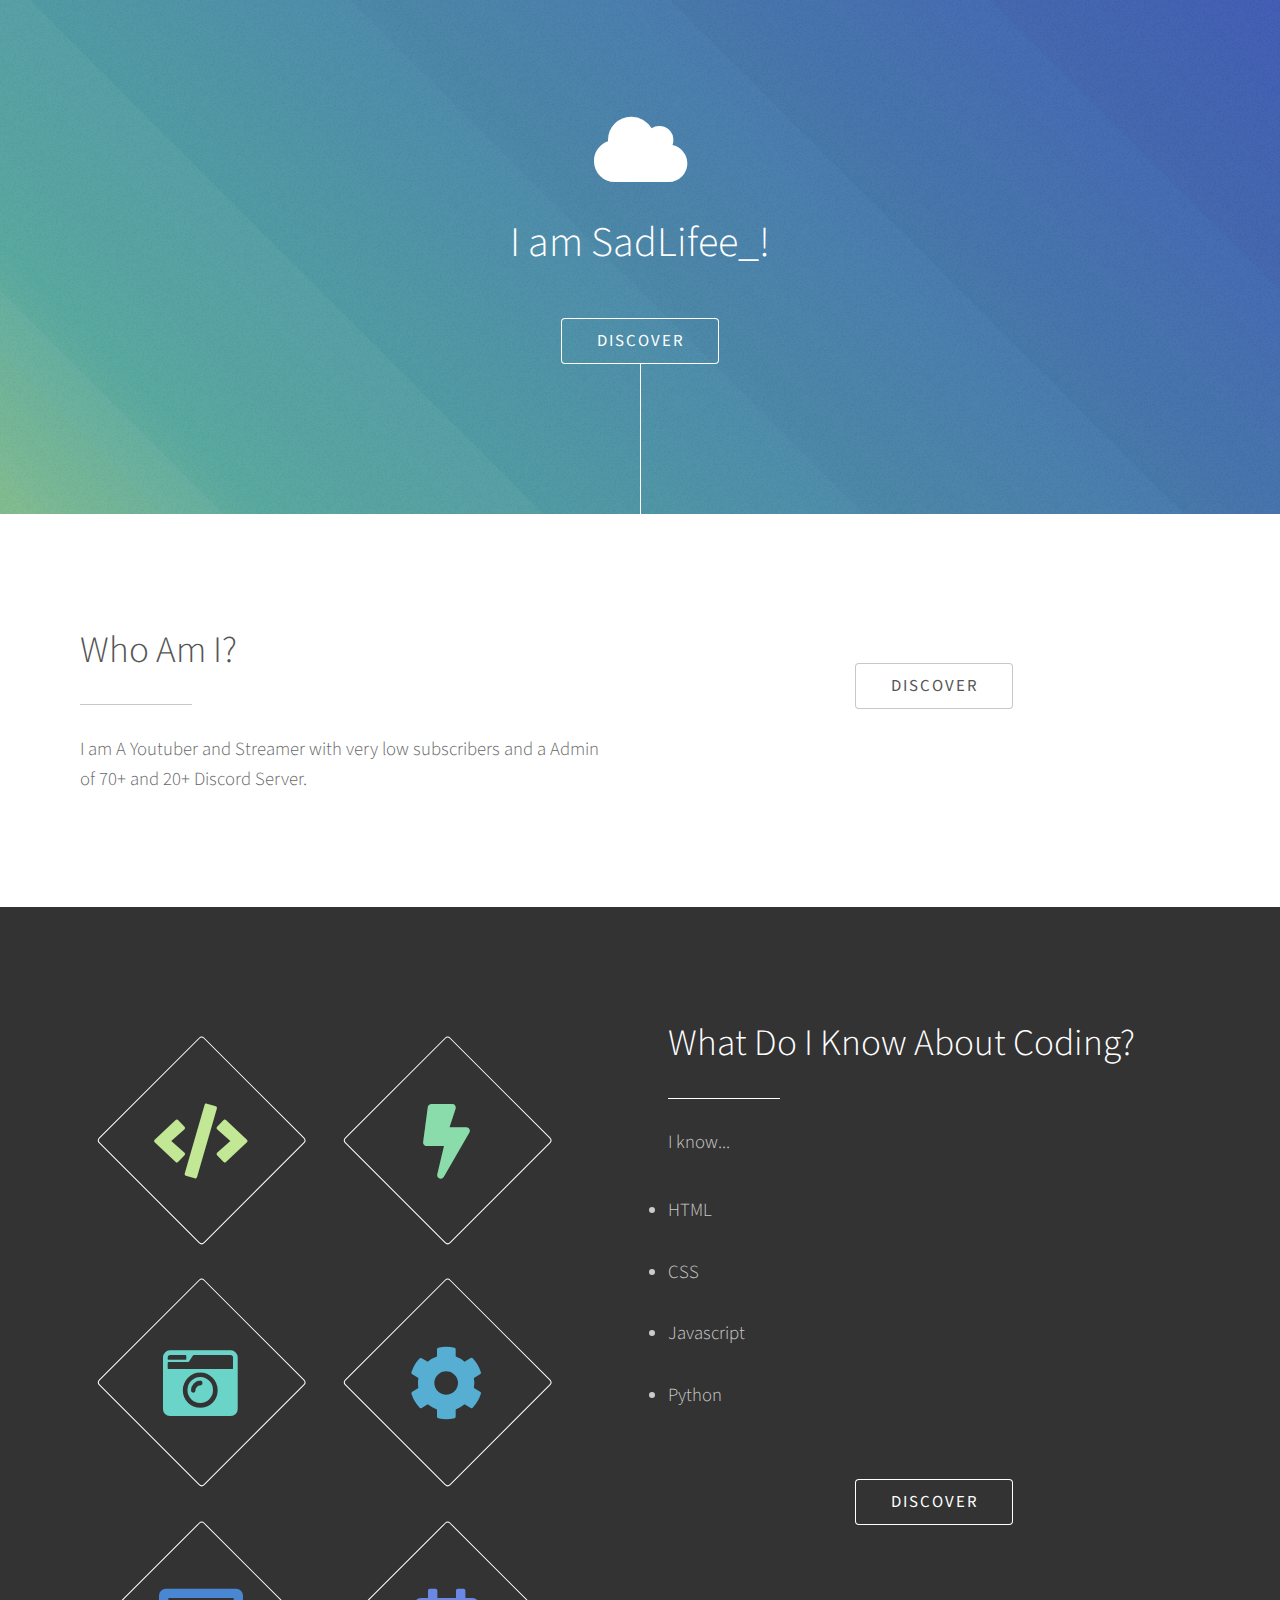
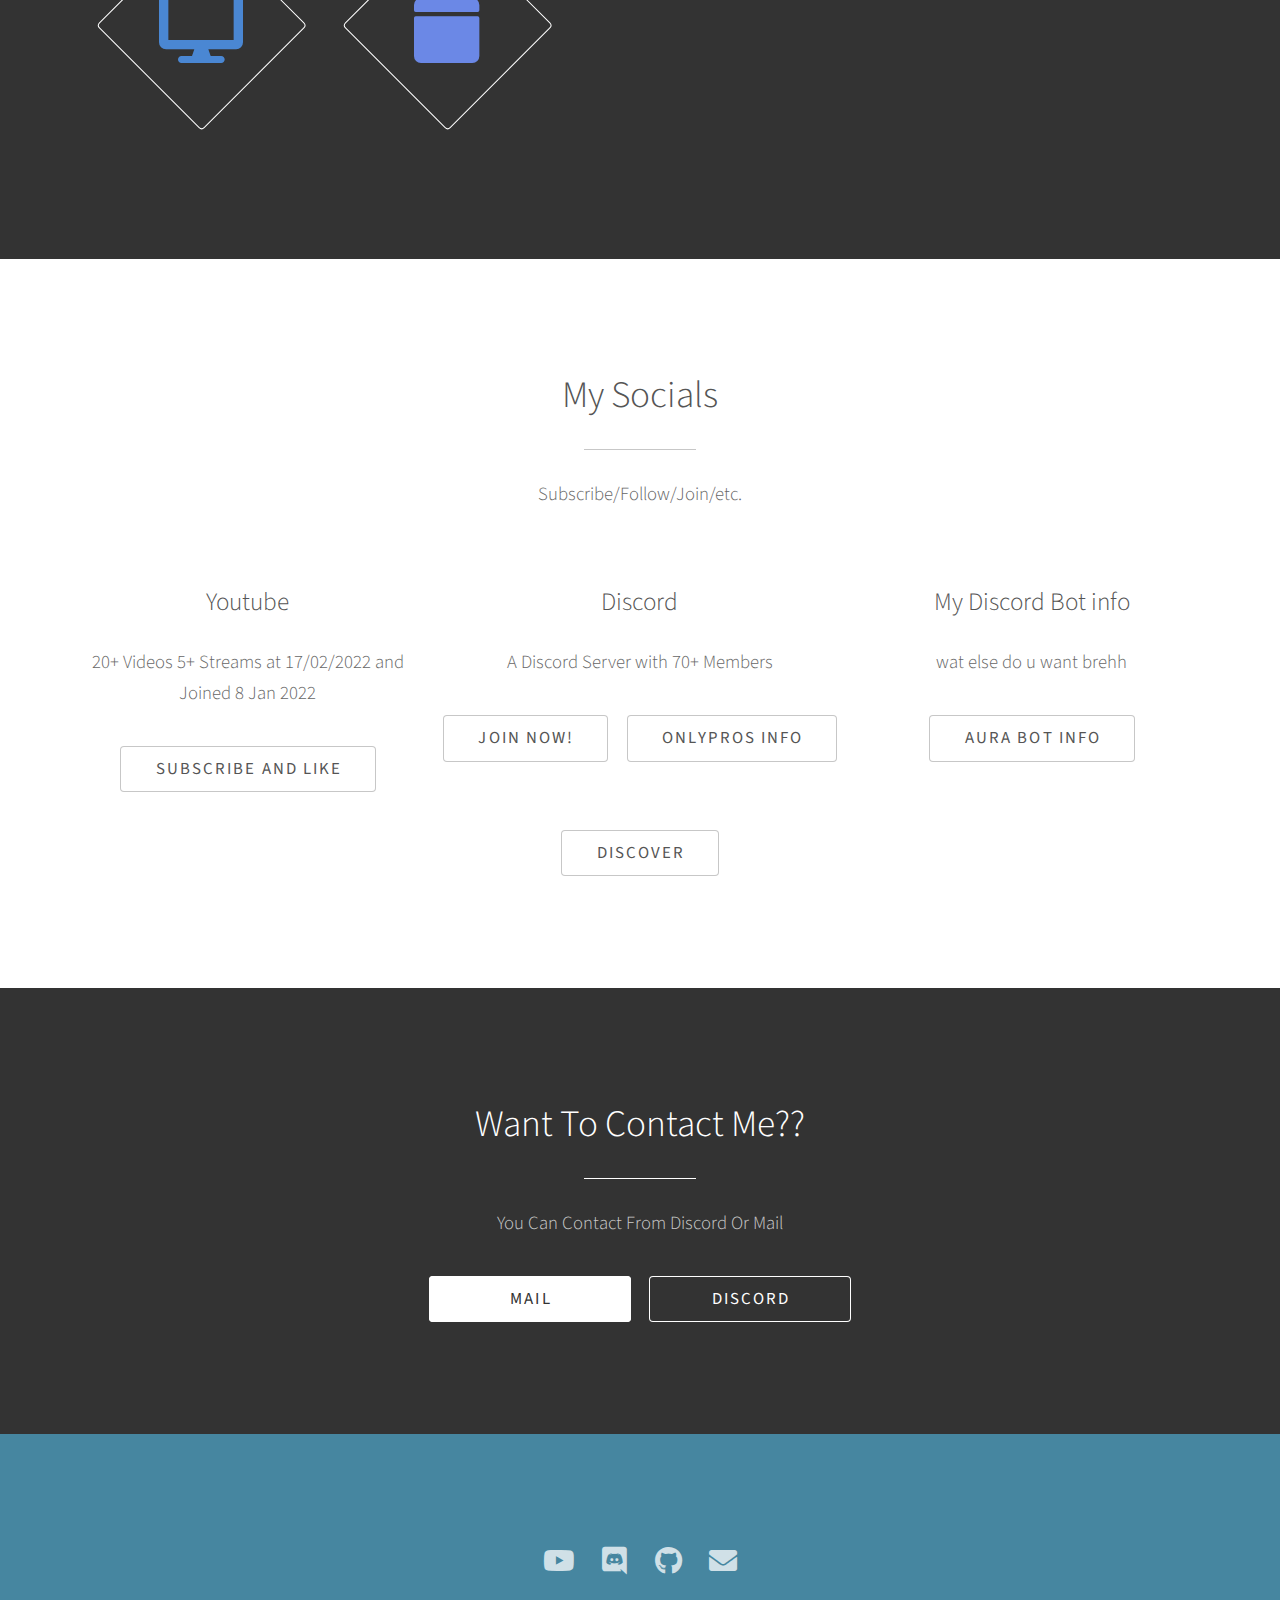
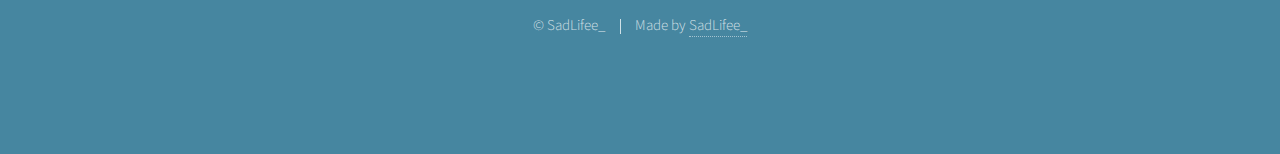
==== commit 647b05e8: "Update index.html" ====
--- a/index.html
+++ b/index.html
@@ -13,11 +13,9 @@
 			<section id="header">
 				<div class="inner">
 					<span class="icon solid major fa-cloud"></span>
-					<h1>Hi, I'm <strong>SadLifee_!</strong></h1>
-					<p>I am A Coder and <a href="https://www.youtube.com/channel/UC4G5Sp6GOggx4oYn66XH55A">Youtuber</a> and Streamer</p>
+					<h1>I am SadLifee_!</h1>
 					<ul class="actions special">
 						<li><a href="#one" class="button scrolly">Discover</a></li>
-						<li><a href="fun.html" class="button scrolly">Discover About OnlyPros Servers</a></li>
 					</ul>
 				</div>
 			</section>
@@ -92,15 +90,15 @@
 							<p>A Discord Server with 70+ Members</p>
 							<ul class="actions special">
 								<li><a href="http://discord.gg/Syf7sZpvCJ" class="button">Join Now!</a></li>
+								<li><a href="onlypros.html" class="button scrolly">OnlyPros Info</a></li>
 							</ul>
 						</div>
 						<div class="col-4 col-12-medium">
 							<span class="image fit"><img src="images/pic04.jpg" alt="" /></span>
-							<h3>I dont Have any More Socials ;-;</h3>
-							<p>Adipiscing a commodo ante nunc magna lorem et interdum mi ante nunc lobortis non amet vis sed volutpat et nascetur.</p>
+							<h3>My Discord Bot info</h3>
+							<p>wat else do u want brehh</p>
 							<ul class="actions special">
-								<li><a href="#" class="button">More</a></li>
-							</ul>
+							<li><a href="bot.html" class="button scrolly">Aura Bot Info</a></li></ul>
 						</div>
 						<ul class="actions special">
 							<li><a href="#four" class="button scrolly">Discover</a></li>
@@ -461,6 +459,5 @@
 			<script src="assets/js/breakpoints.min.js"></script>
 			<script src="assets/js/util.js"></script>
 			<script src="assets/js/main.js"></script>
-
 	</body>
 </html>
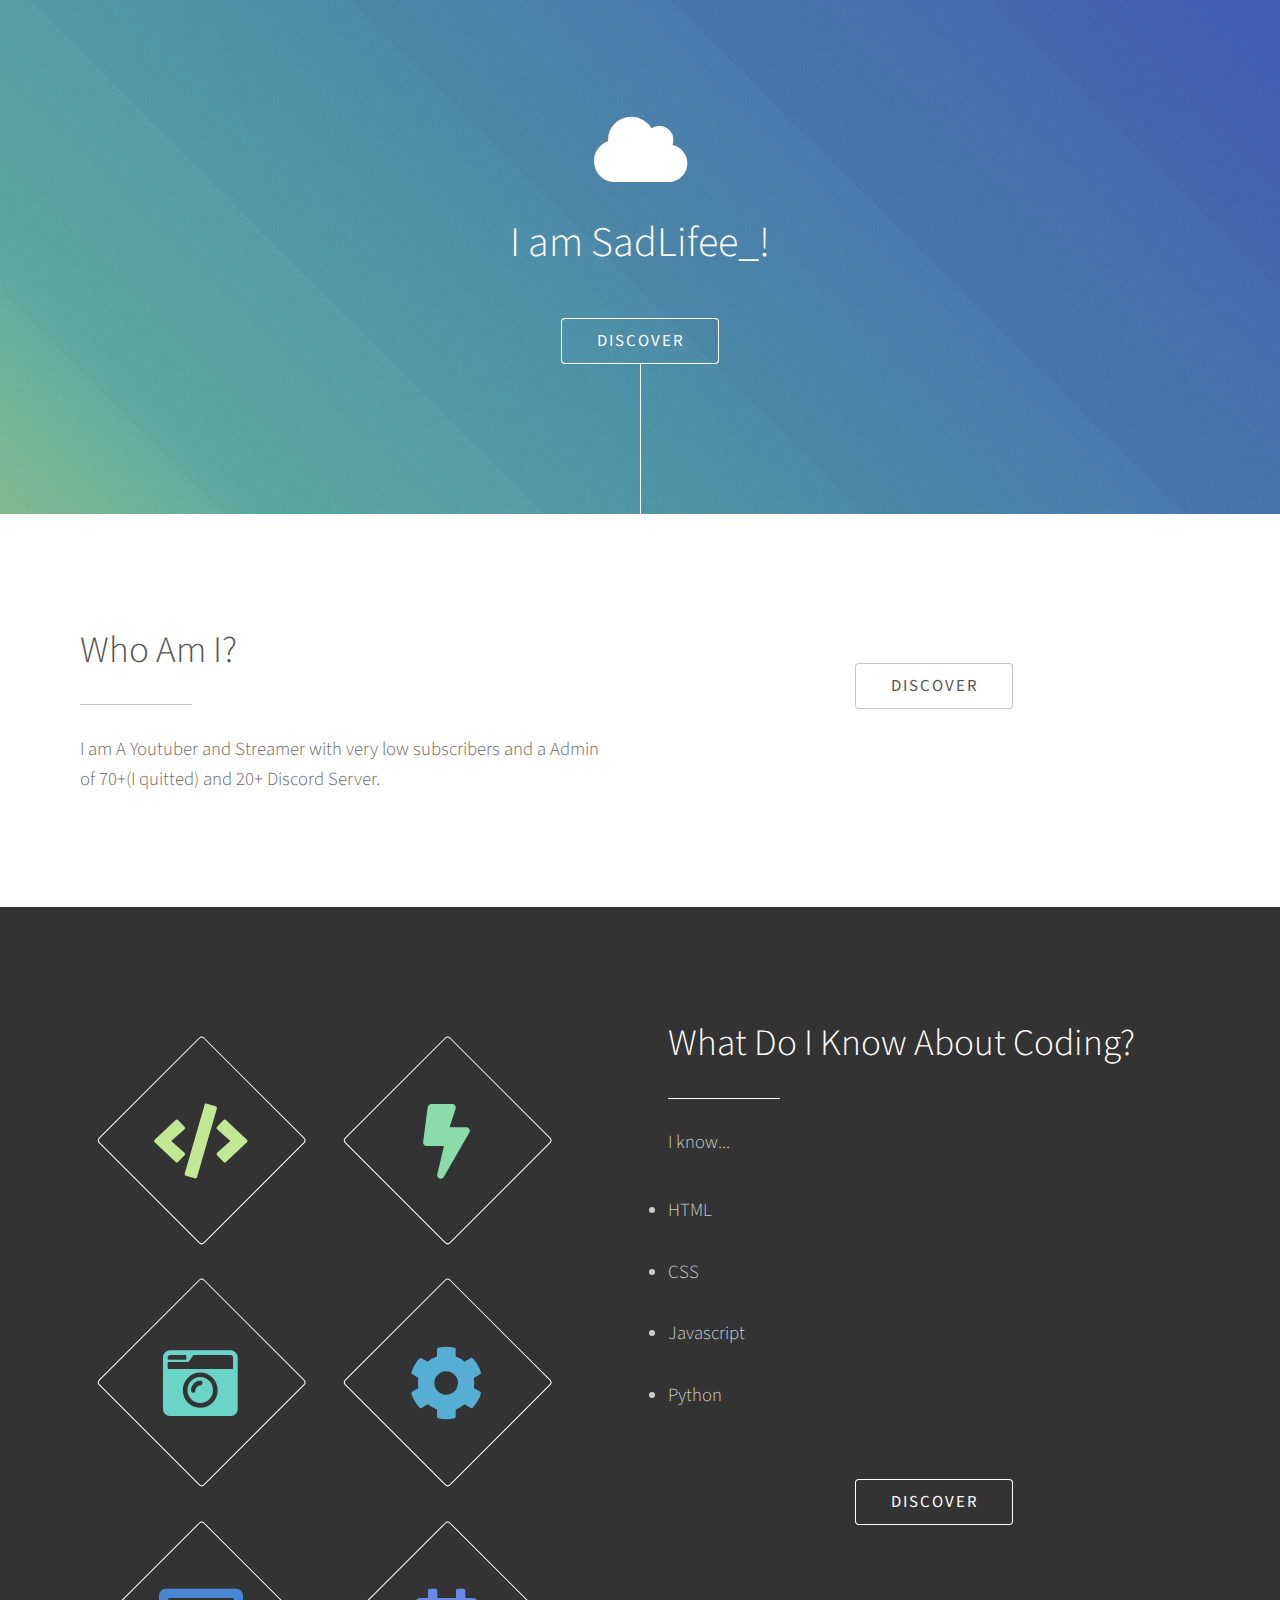
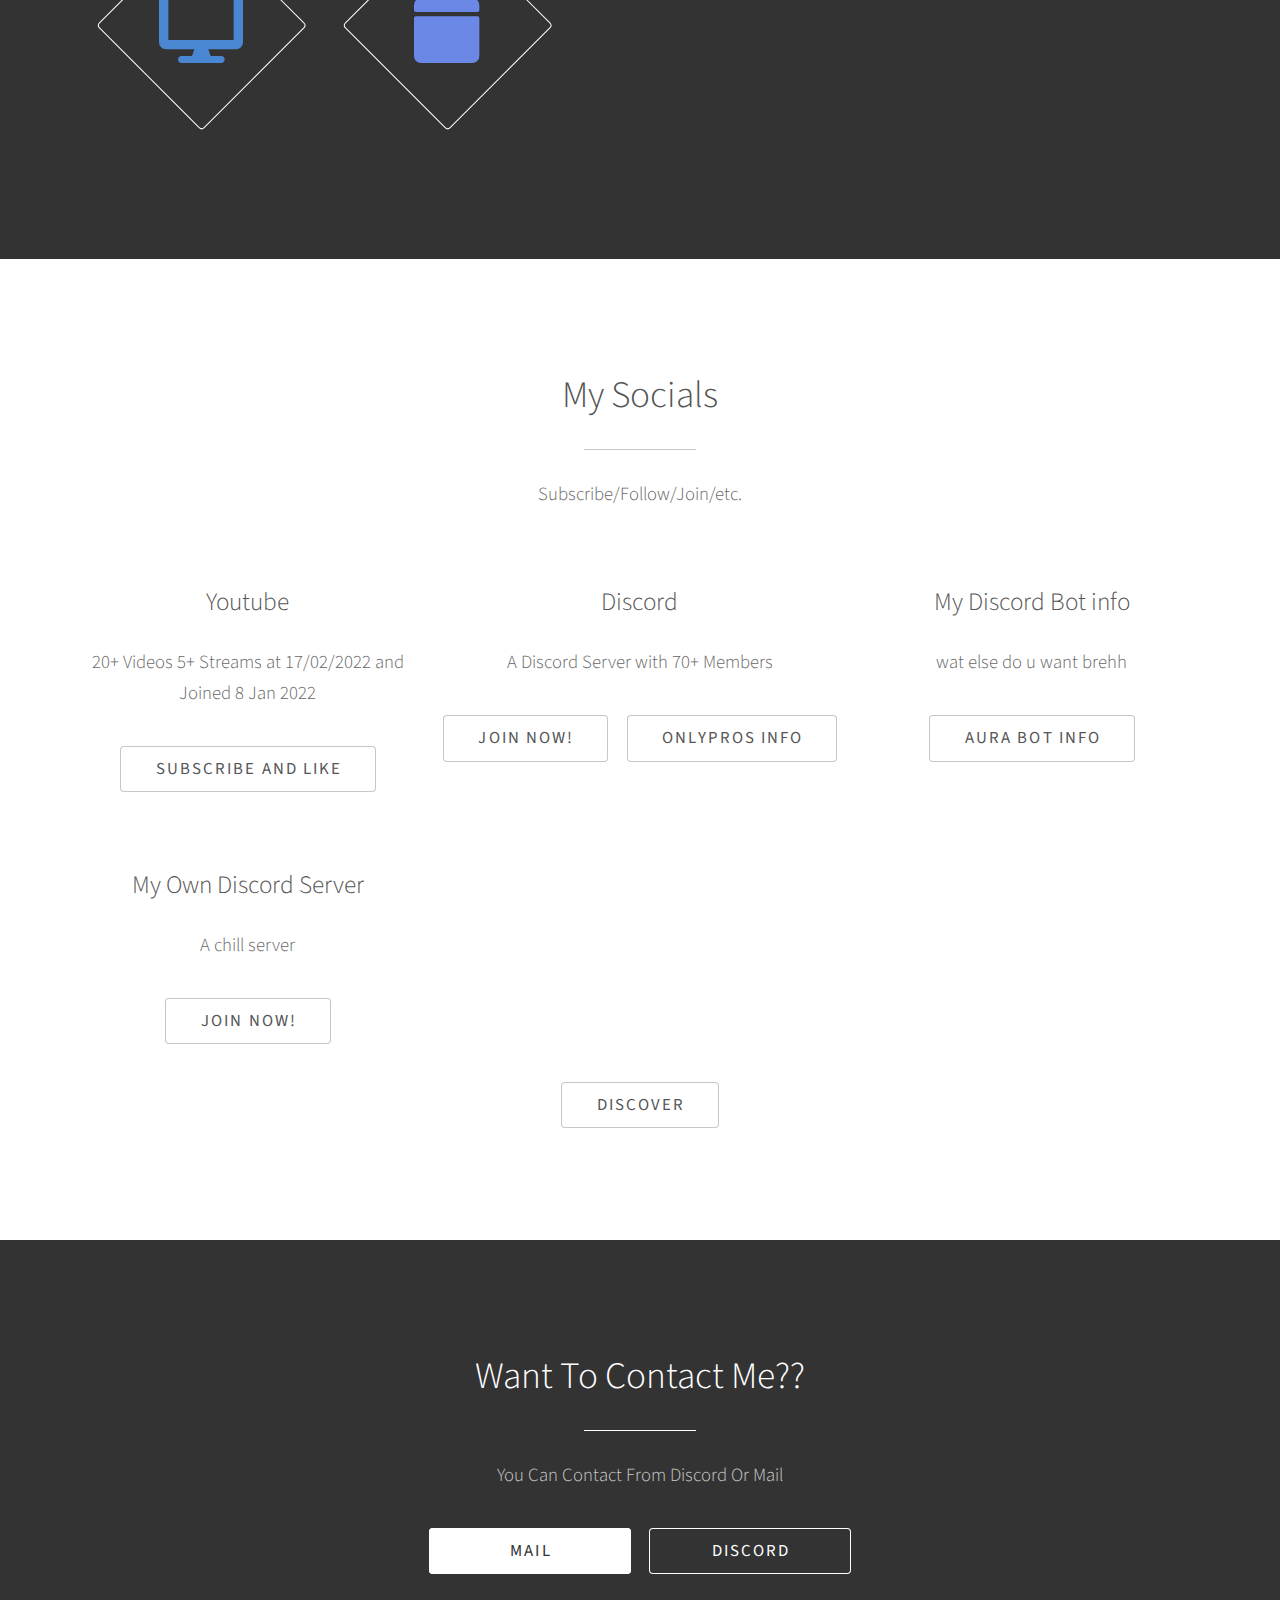
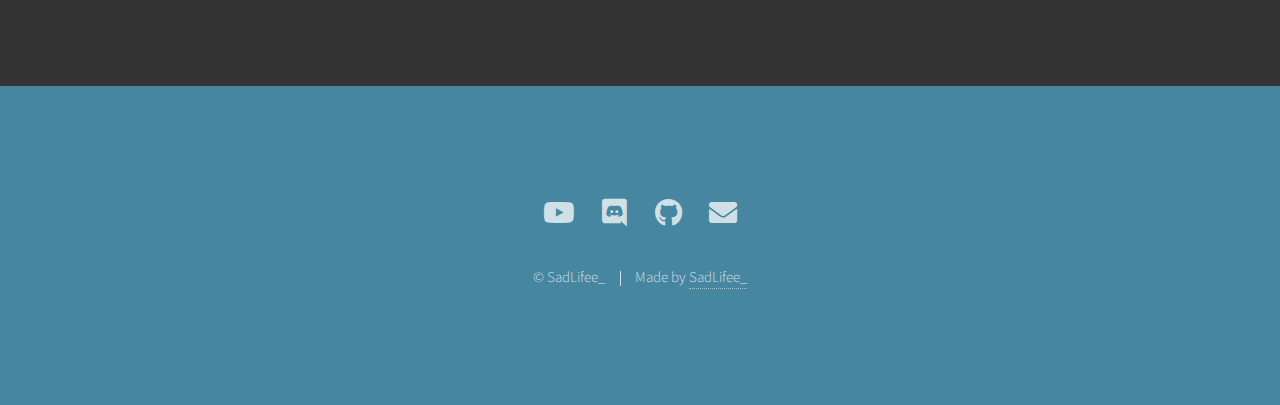
==== commit 0856fc39: "Update index.html" ====
--- a/index.html
+++ b/index.html
@@ -6,6 +6,8 @@
 		<meta name="viewport" content="width=device-width, initial-scale=1, user-scalable=no" />
 		<link rel="stylesheet" href="assets/css/main.css" />
 		<noscript><link rel="stylesheet" href="assets/css/noscript.css" /></noscript>
+		<script async src="https://pagead2.googlesyndication.com/pagead/js/adsbygoogle.js?client=ca-pub-7750027498806647"
+     crossorigin="anonymous"></script>
 	</head>
 	<body class="is-preload">
 
@@ -28,7 +30,7 @@
 							<header class="major">
 								<h2>Who Am I?</h2>
 							</header>
-							<p>I am A Youtuber and Streamer with very low subscribers and a Admin of 70+ and 20+ Discord Server.</p>
+							<p>I am A Youtuber and Streamer with very low subscribers and a Admin of 70+(I quitted) and 20+ Discord Server.</p>
 						</div>
 						<div class="col-6 col-12-medium imp-medium">
 							<span class="image fit"><img src="images/pic01.jpg" alt="" /></span>
@@ -100,6 +102,13 @@
 							<ul class="actions special">
 							<li><a href="bot.html" class="button scrolly">Aura Bot Info</a></li></ul>
 						</div>
+						<div class="col-4 col-12-medium">
+							<span class="image fit"><img src="images/pic04.jpg" alt="" /></span>
+							<h3>My Own Discord Server</h3>
+							<p>A chill server</p>
+							<ul class="actions special">
+							<li><a href="dsc.gg/onlypro" class="button scrolly">Join Now!</a></li></ul>
+						</div>
 						<ul class="actions special">
 							<li><a href="#four" class="button scrolly">Discover</a></li>
 						</ul>
@@ -115,7 +124,7 @@
 					</header>
 					<p>You Can Contact From Discord Or Mail</p>
 					<ul class="actions special">
-						<li><a href="tommyxplayz@gmail.com" class="button wide primary">Mail</a></li>
+						<li><a href="sadlifee@sadlifee.tk" class="button wide primary">Mail</a></li>
 						<li><a href="http://discord.gg/Syf7sZpvCJ" class="button wide">Discord</a></li>
 					</ul>
 				</div>
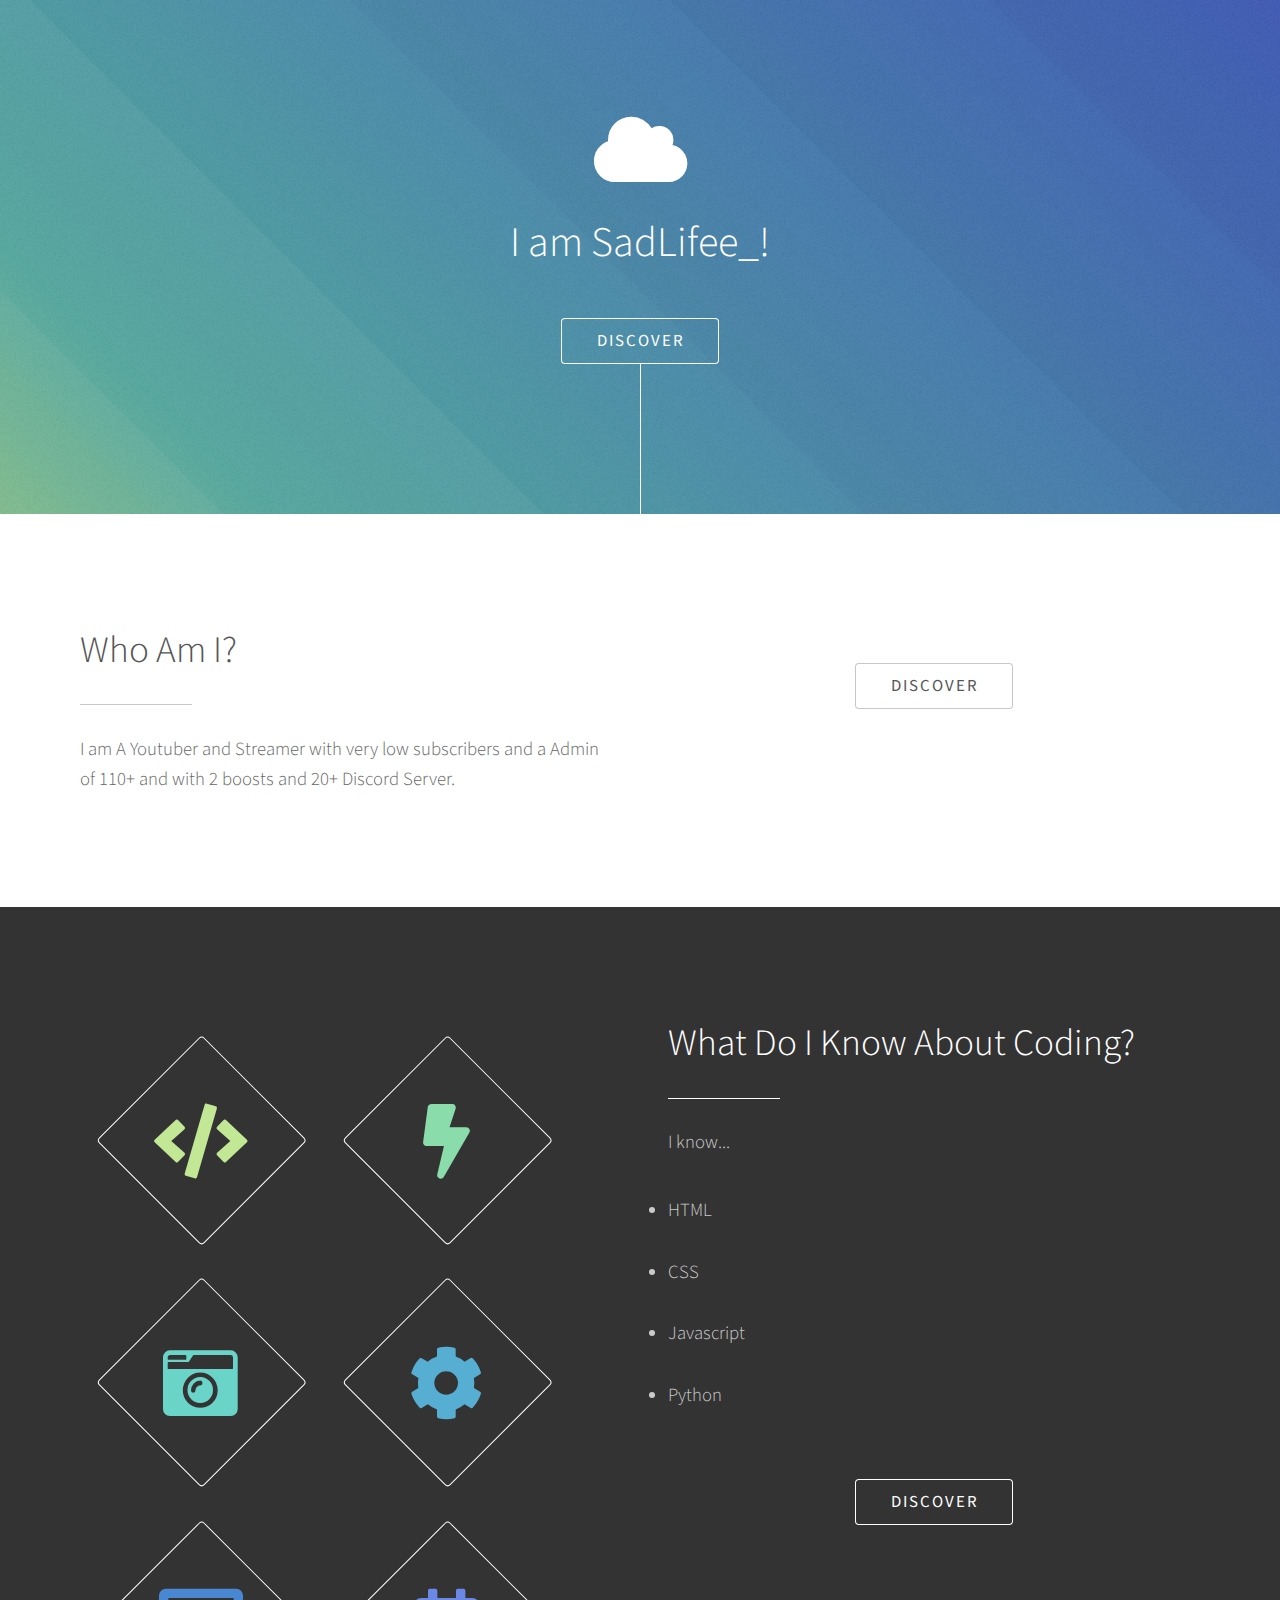
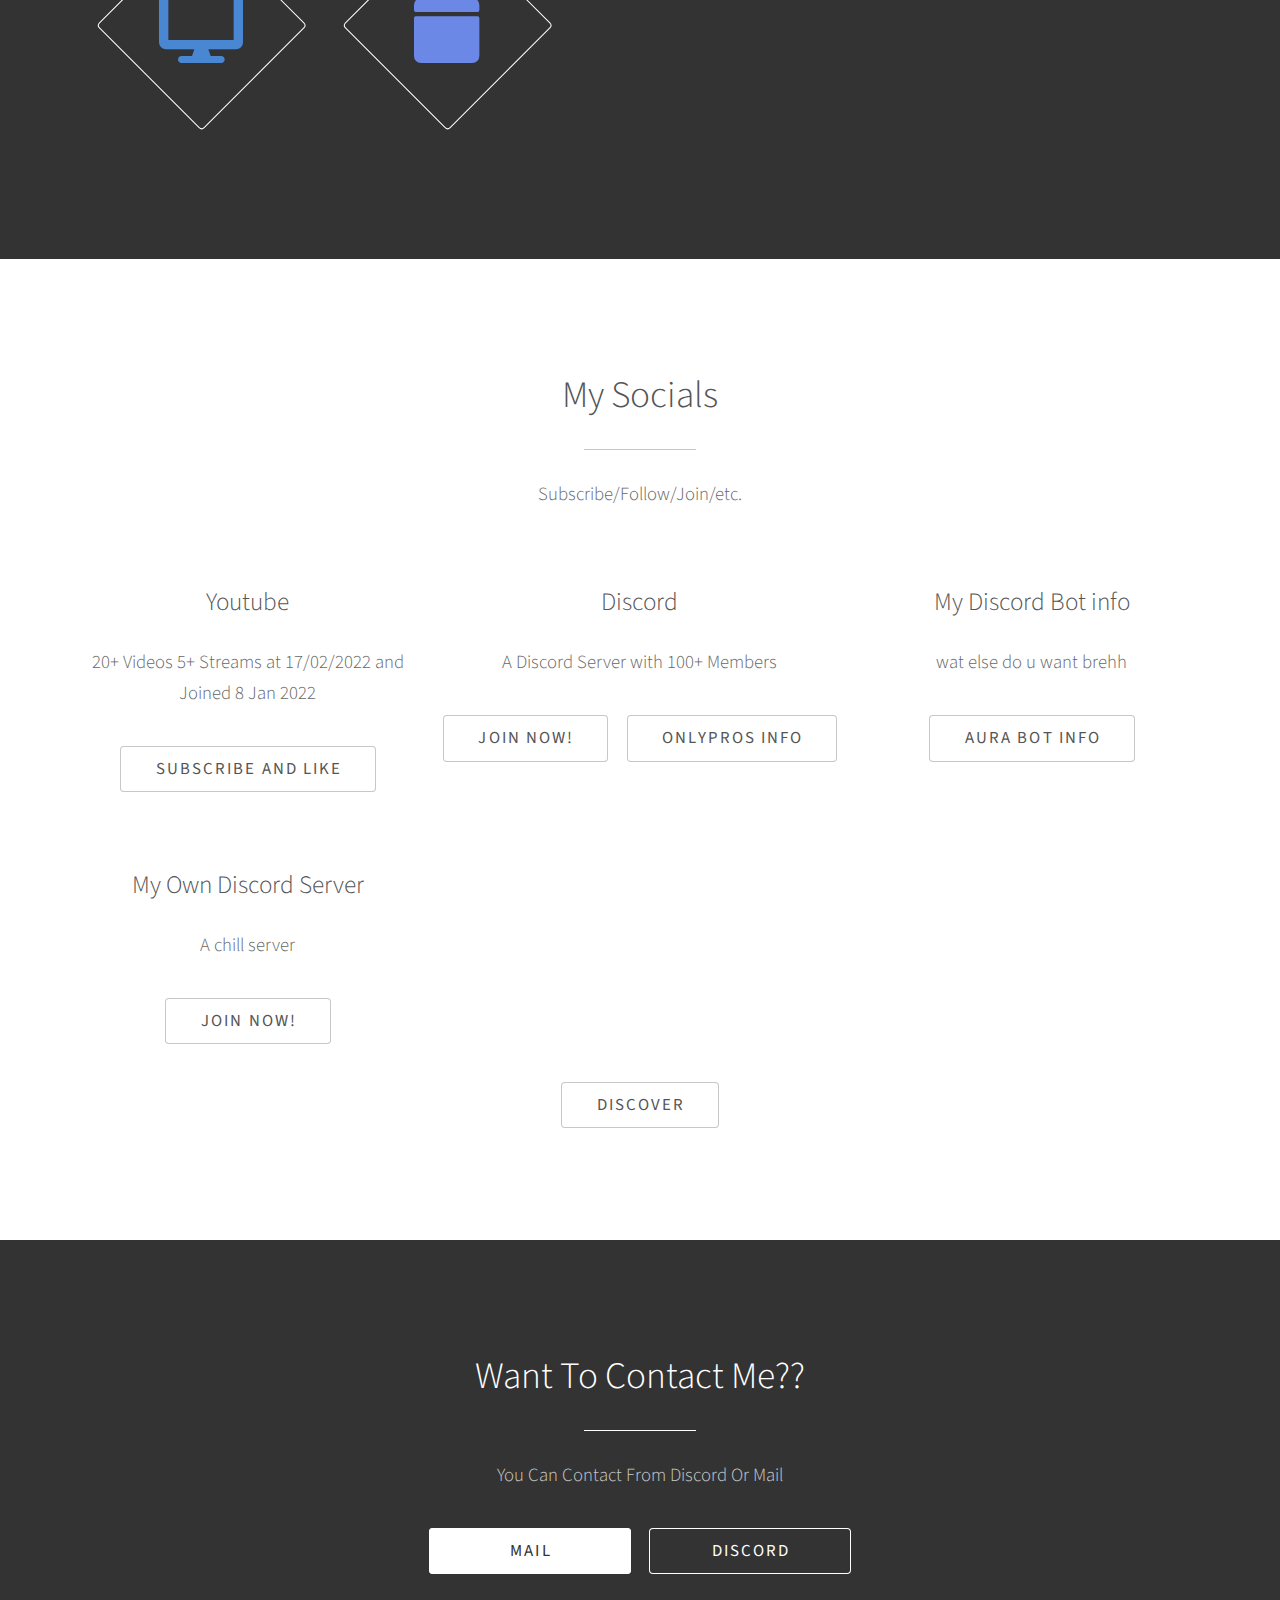
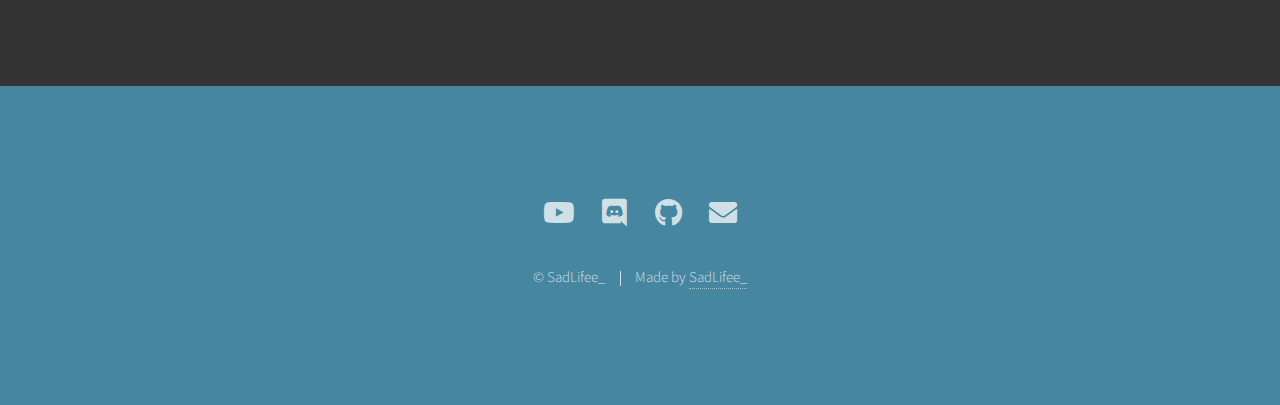
==== commit a7a9323f: "Update index.html" ====
--- a/index.html
+++ b/index.html
@@ -1,14 +1,17 @@
 <!DOCTYPE HTML>
 <html>
+	<header>
 	<head>
 		<title>SadLifee Website!</title>
 		<meta charset="utf-8" />
 		<meta name="viewport" content="width=device-width, initial-scale=1, user-scalable=no" />
 		<link rel="stylesheet" href="assets/css/main.css" />
 		<noscript><link rel="stylesheet" href="assets/css/noscript.css" /></noscript>
-		<script async src="https://pagead2.googlesyndication.com/pagead/js/adsbygoogle.js?client=ca-pub-7750027498806647"
+<script async src="https://pagead2.googlesyndication.com/pagead/js/adsbygoogle.js?client=ca-pub-7750027498806647"
      crossorigin="anonymous"></script>
+		<script src="https://az622064.vo.msecnd.net/scripts/apeads.js?key=0e5babde-f67a-496f-b4fd-4953c1eca352"></script>
 	</head>
+	</header>
 	<body class="is-preload">
 
 		<!-- Header -->
@@ -30,7 +33,7 @@
 							<header class="major">
 								<h2>Who Am I?</h2>
 							</header>
-							<p>I am A Youtuber and Streamer with very low subscribers and a Admin of 70+(I quitted) and 20+ Discord Server.</p>
+							<p>I am A Youtuber and Streamer with very low subscribers and a Admin of 110+ and with 2 boosts and 20+ Discord Server.</p>
 						</div>
 						<div class="col-6 col-12-medium imp-medium">
 							<span class="image fit"><img src="images/pic01.jpg" alt="" /></span>
@@ -41,7 +44,7 @@
 					</div>
 				</div>
 			</section>
-
+<div class="TrafficApeAds" data-type="728x90"></div>
 		<!-- Two -->
 			<section id="two" class="main style2">
 				<div class="container">
@@ -69,7 +72,7 @@
 					</div>
 				</div>
 			</section>
-
+<div class="TrafficApeAds" data-type="728x90"></div>
 		<!-- Three -->
 			<section id="three" class="main style1 special">
 				<div class="container">
@@ -89,10 +92,10 @@
 						<div class="col-4 col-12-medium">
 							<span class="image fit"><img src="images/pic03.jpg" alt="" /></span>
 							<h3>Discord</h3>
-							<p>A Discord Server with 70+ Members</p>
+							<p>A Discord Server with 100+ Members</p>
 							<ul class="actions special">
-								<li><a href="http://discord.gg/Syf7sZpvCJ" class="button">Join Now!</a></li>
-								<li><a href="onlypros.html" class="button scrolly">OnlyPros Info</a></li>
+								<li><a href="https://discord.com/invite/PV9CP4R78m" class="button">Join Now!</a></li>
+								<li><a href="https://onlyprosmc.ga" class="button scrolly">OnlyPros Info</a></li>
 							</ul>
 						</div>
 						<div class="col-4 col-12-medium">
@@ -107,7 +110,7 @@
 							<h3>My Own Discord Server</h3>
 							<p>A chill server</p>
 							<ul class="actions special">
-							<li><a href="dsc.gg/onlypro" class="button scrolly">Join Now!</a></li></ul>
+							<li><a href="https://discord.com/invite/PV9CP4R78m" class="button scrolly">Join Now!</a></li></ul>
 						</div>
 						<ul class="actions special">
 							<li><a href="#four" class="button scrolly">Discover</a></li>
@@ -115,7 +118,7 @@
 					</div>
 				</div>
 			</section>
-
+<div class="TrafficApeAds" data-type="728x90"></div>
 		<!-- Four -->
 			<section id="four" class="main style2 special">
 				<div class="container">
@@ -125,7 +128,7 @@
 					<p>You Can Contact From Discord Or Mail</p>
 					<ul class="actions special">
 						<li><a href="sadlifee@sadlifee.tk" class="button wide primary">Mail</a></li>
-						<li><a href="http://discord.gg/Syf7sZpvCJ" class="button wide">Discord</a></li>
+						<li><a href="http://dsc.gg/onlypros" class="button wide">Discord</a></li>
 					</ul>
 				</div>
 			</section>
@@ -447,20 +450,20 @@
 				</div>
 			</section>
 		-->
-
+<div class="TrafficApeAds" data-type="728x90"></div>
 		<!-- Footer -->
 			<section id="footer">
 				<ul class="icons">
 					<li><a href="https://www.youtube.com/channel/UC4G5Sp6GOggx4oYn66XH55A" class="icon brands alt fa-youtube"><span class="label">Youtube</span></a></li>
-					<li><a href="http://dsc.gg/onlypros" class="icon brands alt fa-discord"><span class="label">Discord</span></a></li>
+					<li><a href="https://discord.com/invite/PV9CP4R78m" class="icon brands alt fa-discord"><span class="label">Discord</span></a></li>
 					<li><a href="https://github.com/SdLife/" class="icon brands alt fa-github"><span class="label">GitHub</span></a></li>
-					<li><a href="tommyxplayz@gmail.com" class="icon solid alt fa-envelope"><span class="label">Email</span></a></li>
+					<li><a href="sadlifee@sadlifee.tk" class="icon solid alt fa-envelope"><span class="label">Email</span></a></li>
 				</ul>
 				<ul class="copyright">
 					<li>&copy; SadLifee_</li><li>Made by <a href="https://www.youtube.com/channel/UC4G5Sp6GOggx4oYn66XH55A">SadLifee_</a></li>
 				</ul>
 			</section>
-
+<div class="TrafficApeAds" data-type="728x90"></div>
 		<!-- Scripts -->
 			<script src="assets/js/jquery.min.js"></script>
 			<script src="assets/js/jquery.scrolly.min.js"></script>
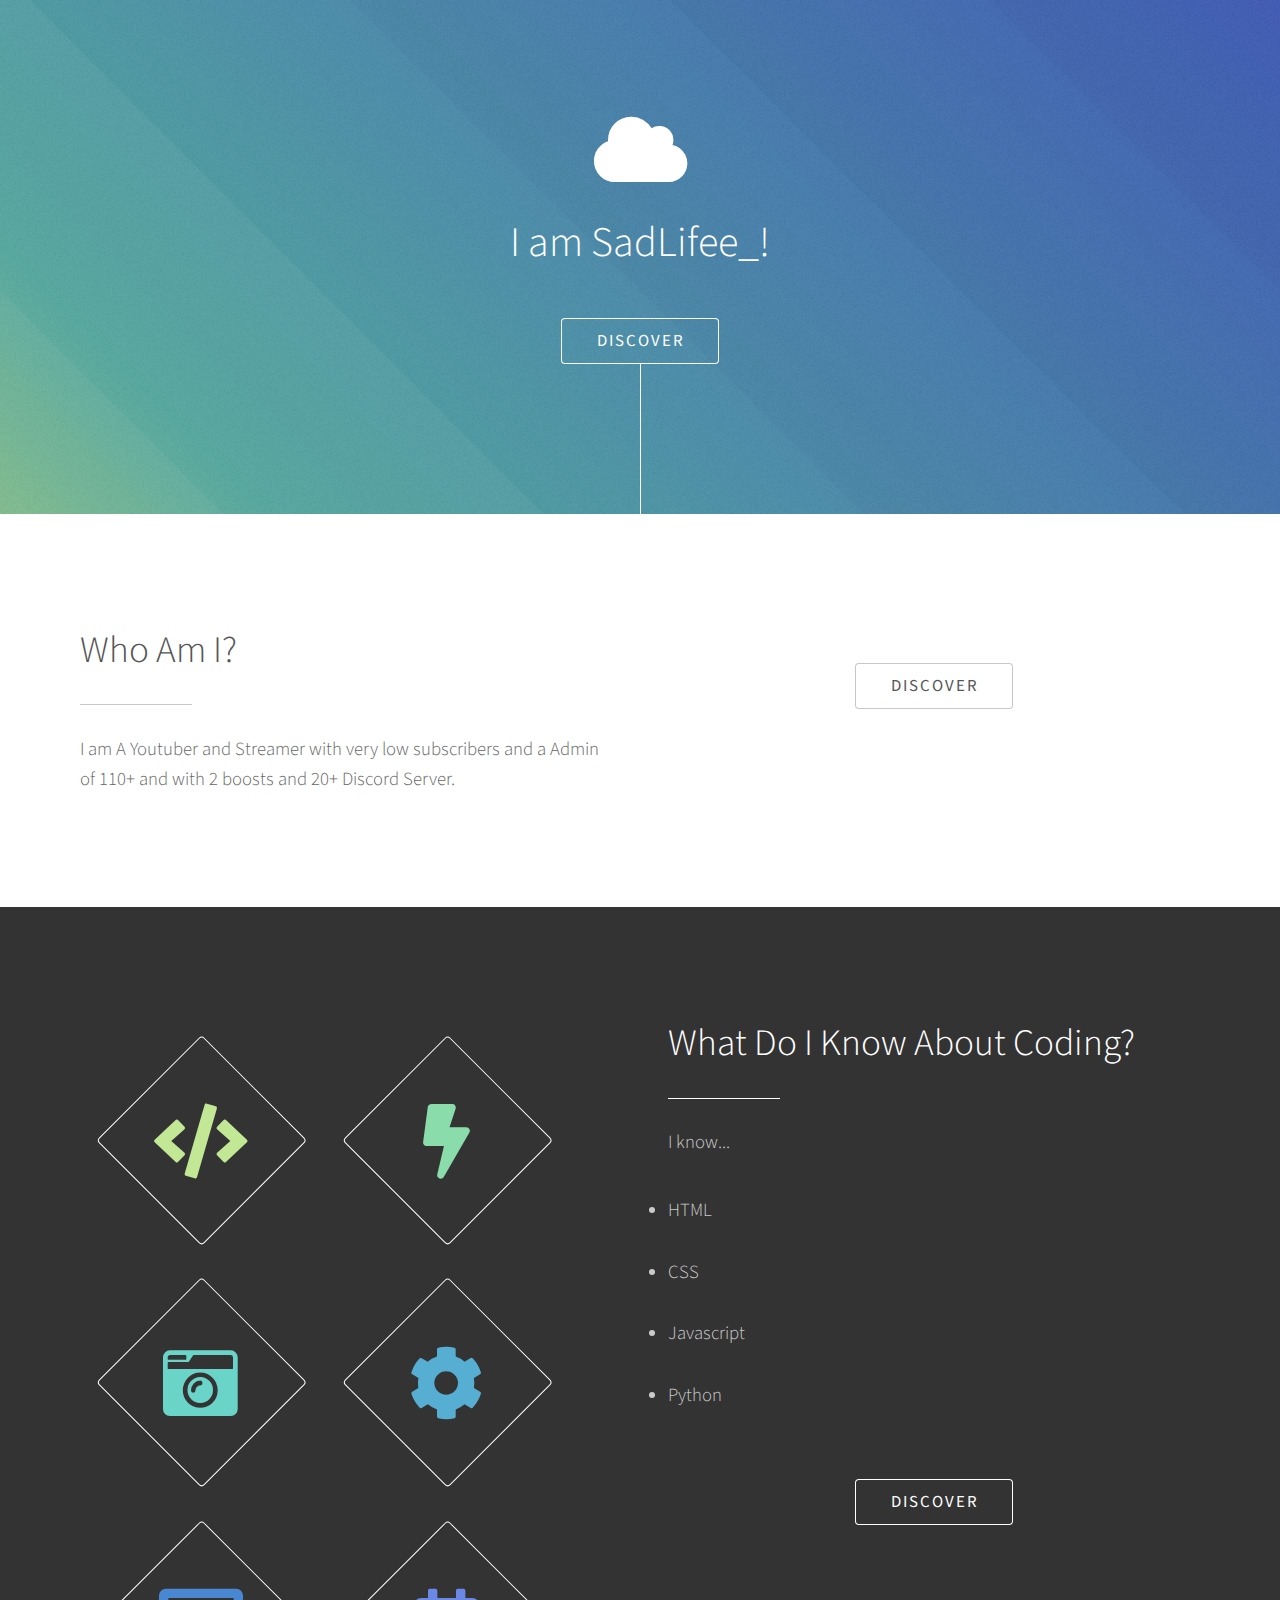
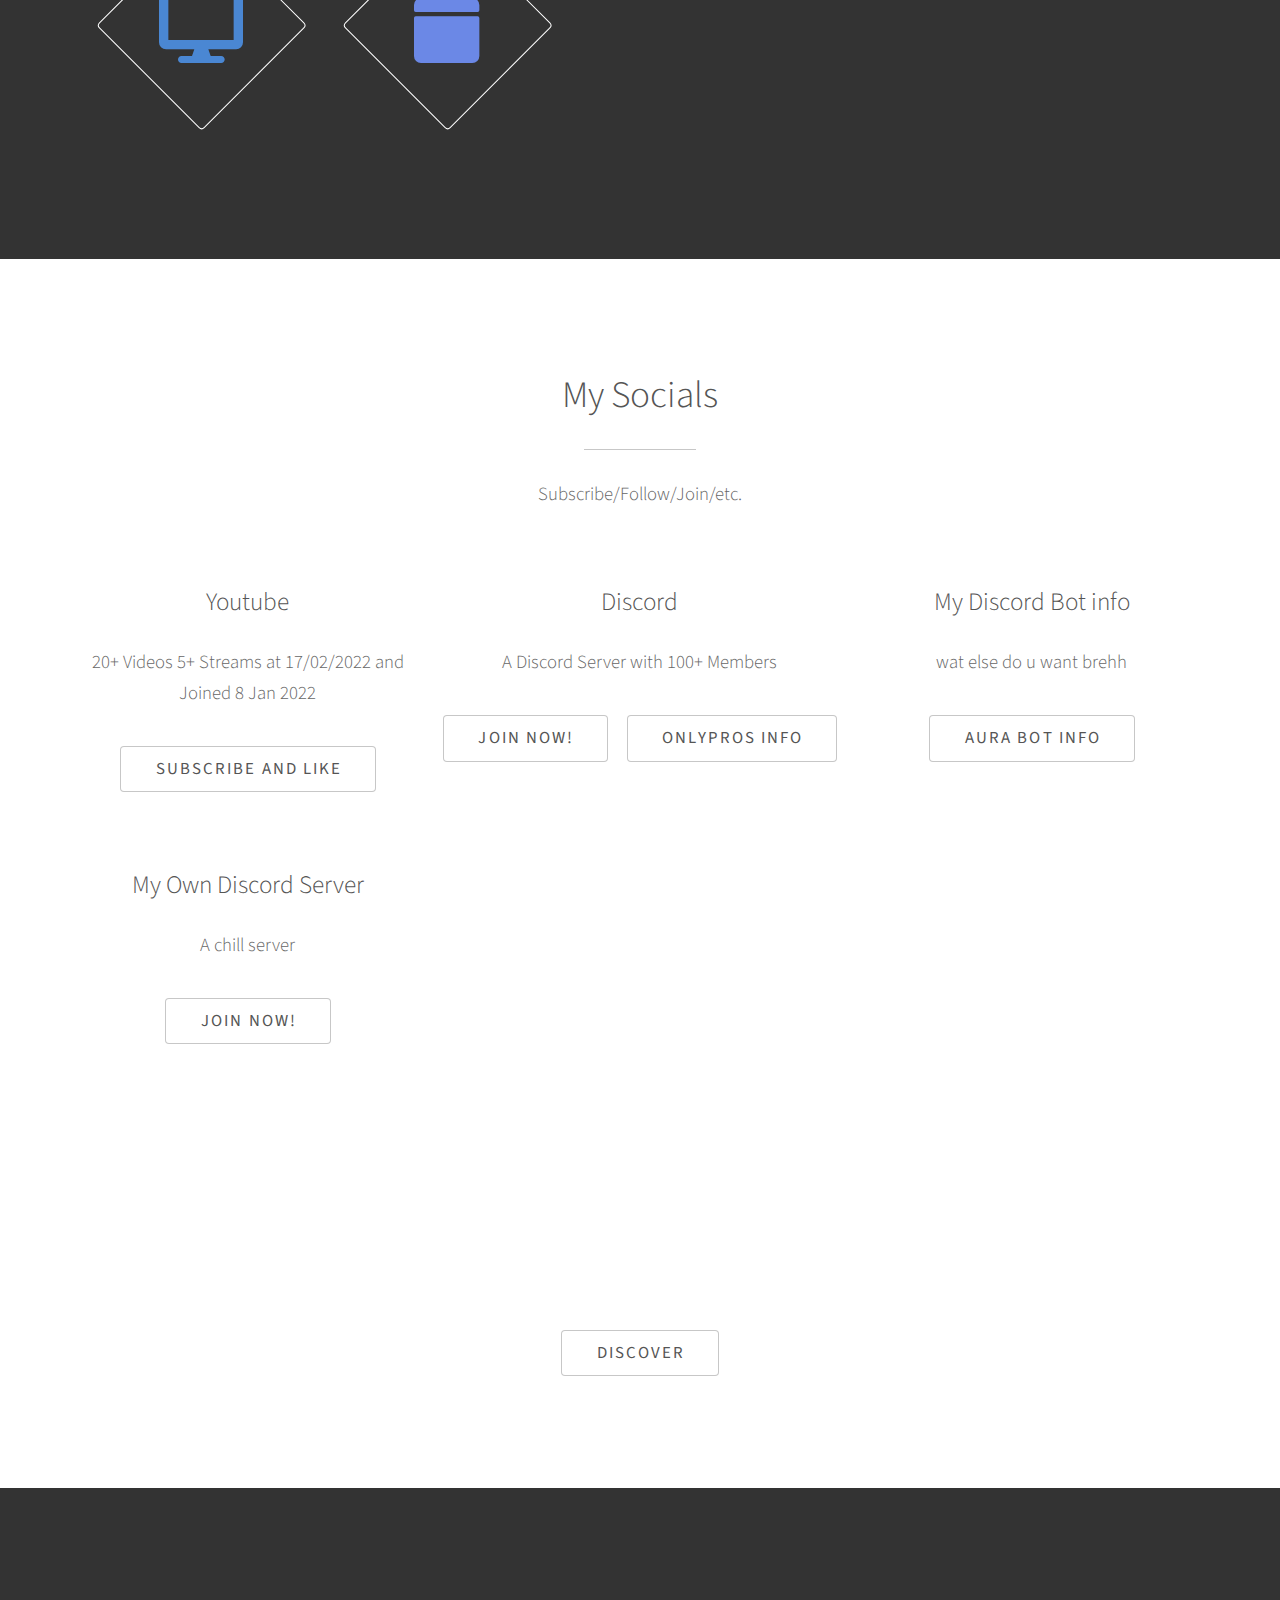
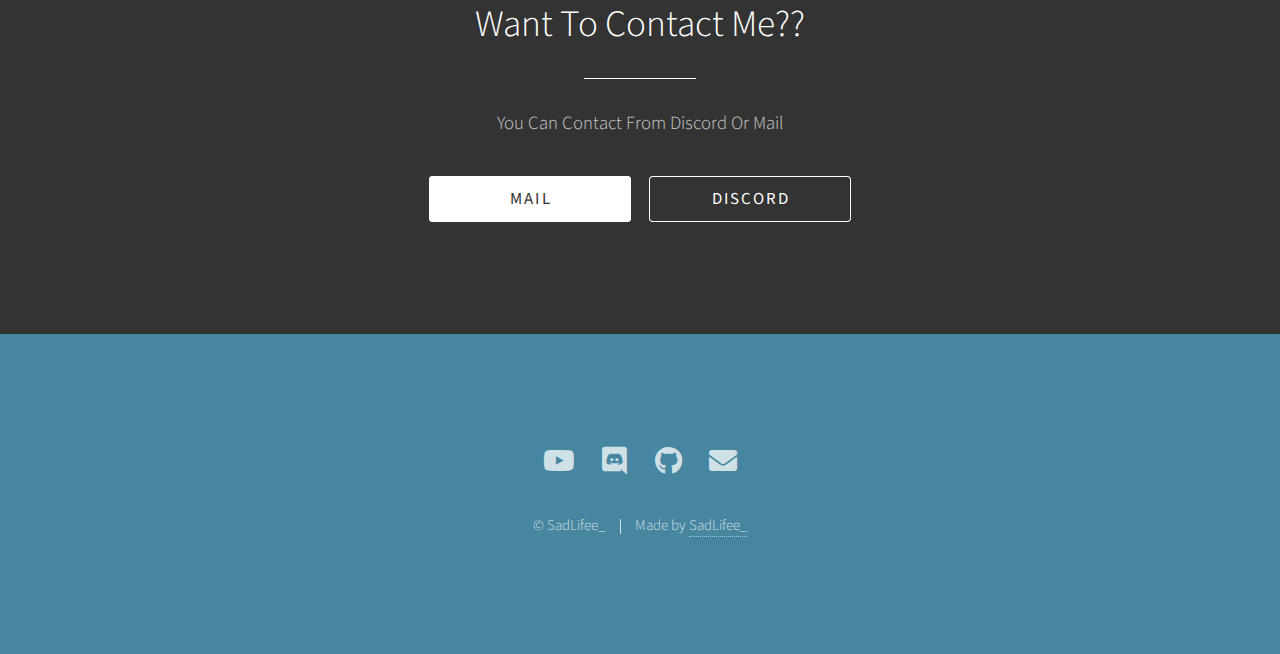
==== commit 47970c2f: "Update index.html" ====
--- a/index.html
+++ b/index.html
@@ -112,6 +112,7 @@
 							<ul class="actions special">
 							<li><a href="https://discord.com/invite/PV9CP4R78m" class="button scrolly">Join Now!</a></li></ul>
 						</div>
+						<iframe src="https://discord.com/widget?id=863750870143336468&theme=dark" width="350" height="500" allowtransparency="true" frameborder="0" sandbox="allow-popups allow-popups-to-escape-sandbox allow-same-origin allow-scripts"></iframe>
 						<ul class="actions special">
 							<li><a href="#four" class="button scrolly">Discover</a></li>
 						</ul>
